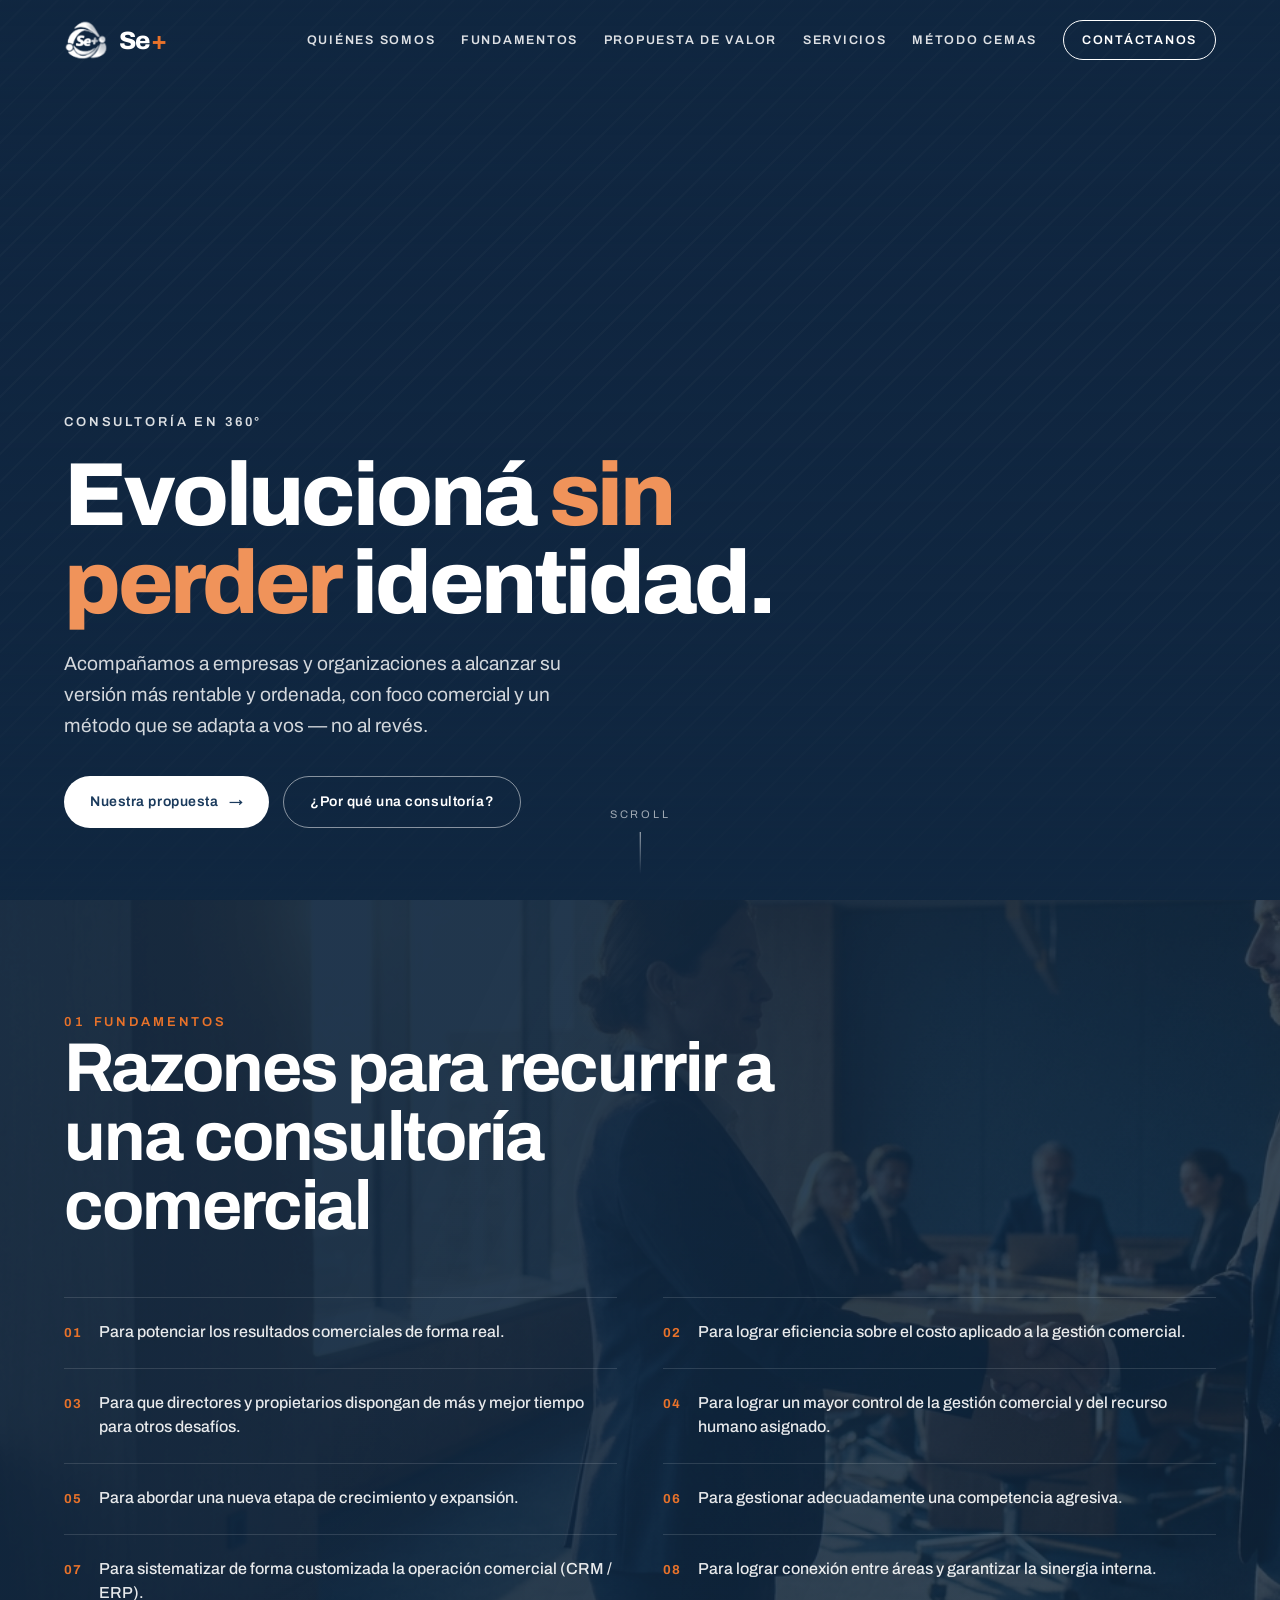
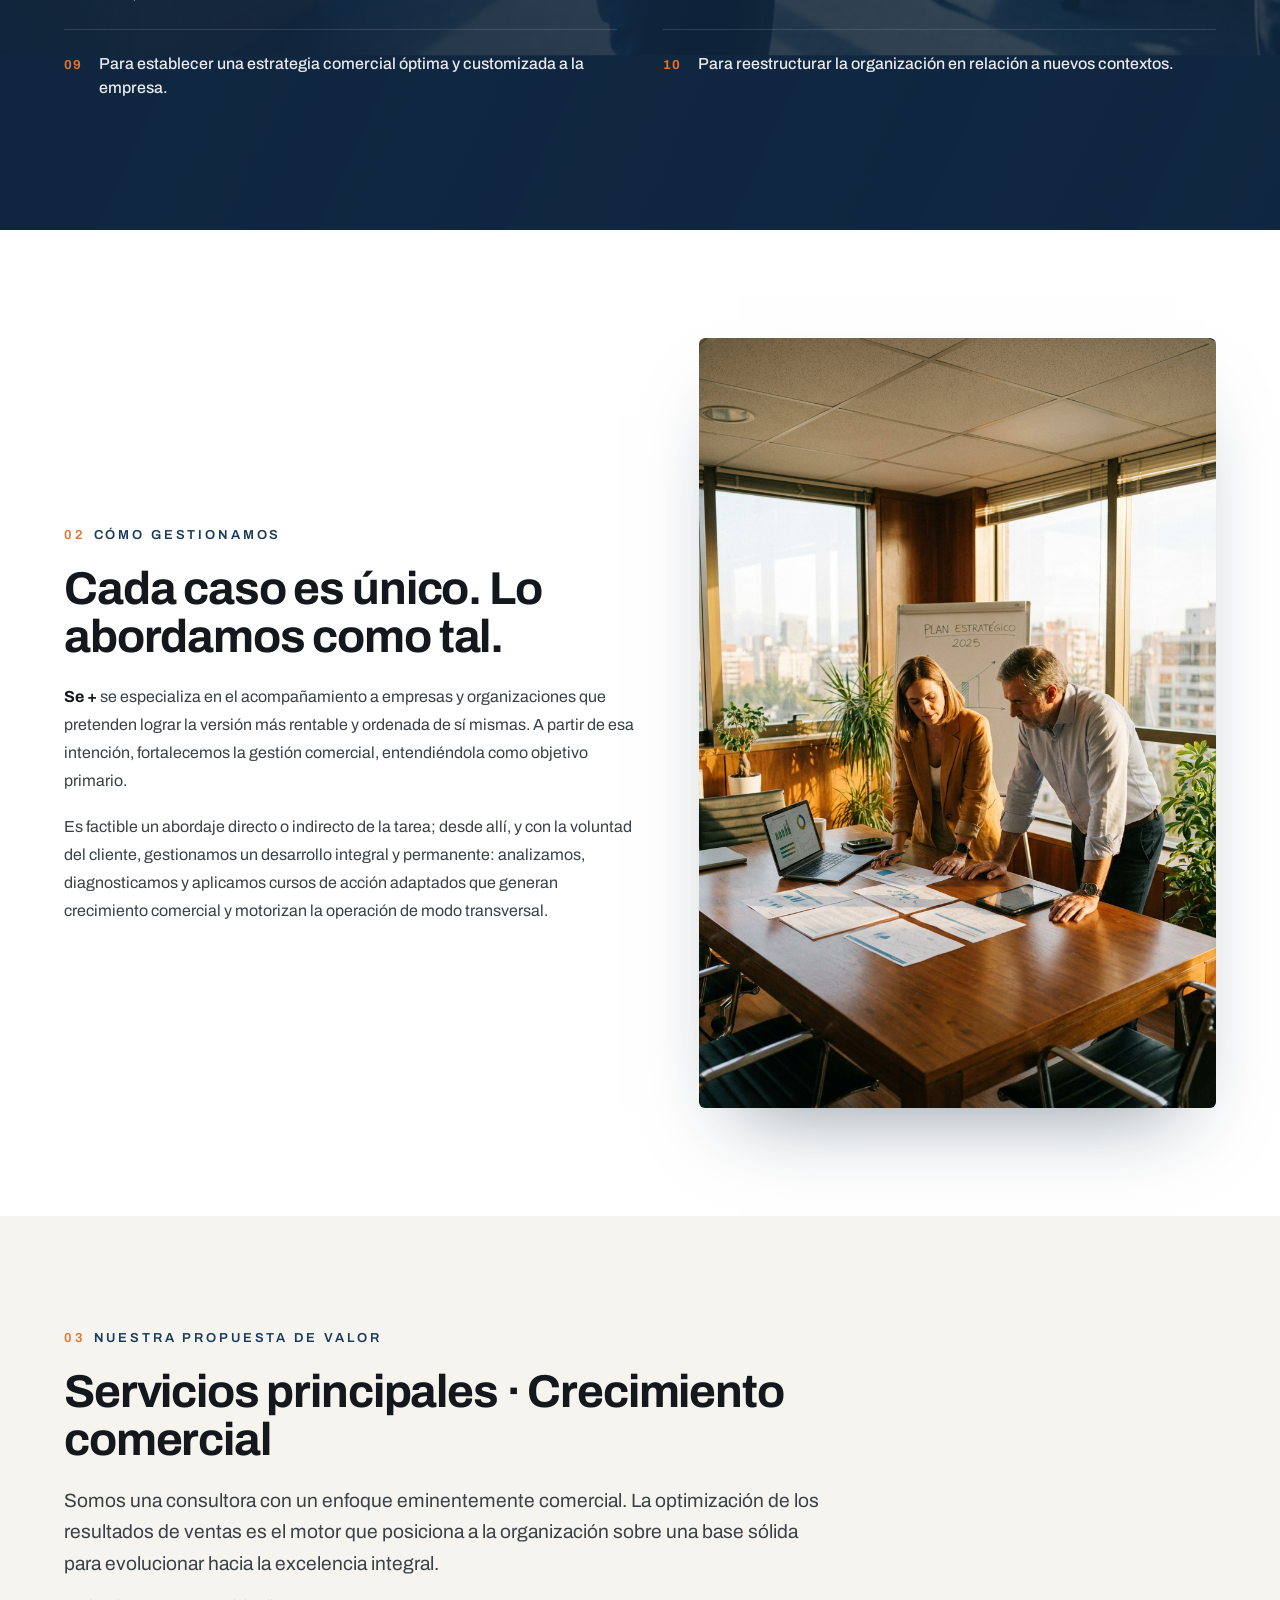
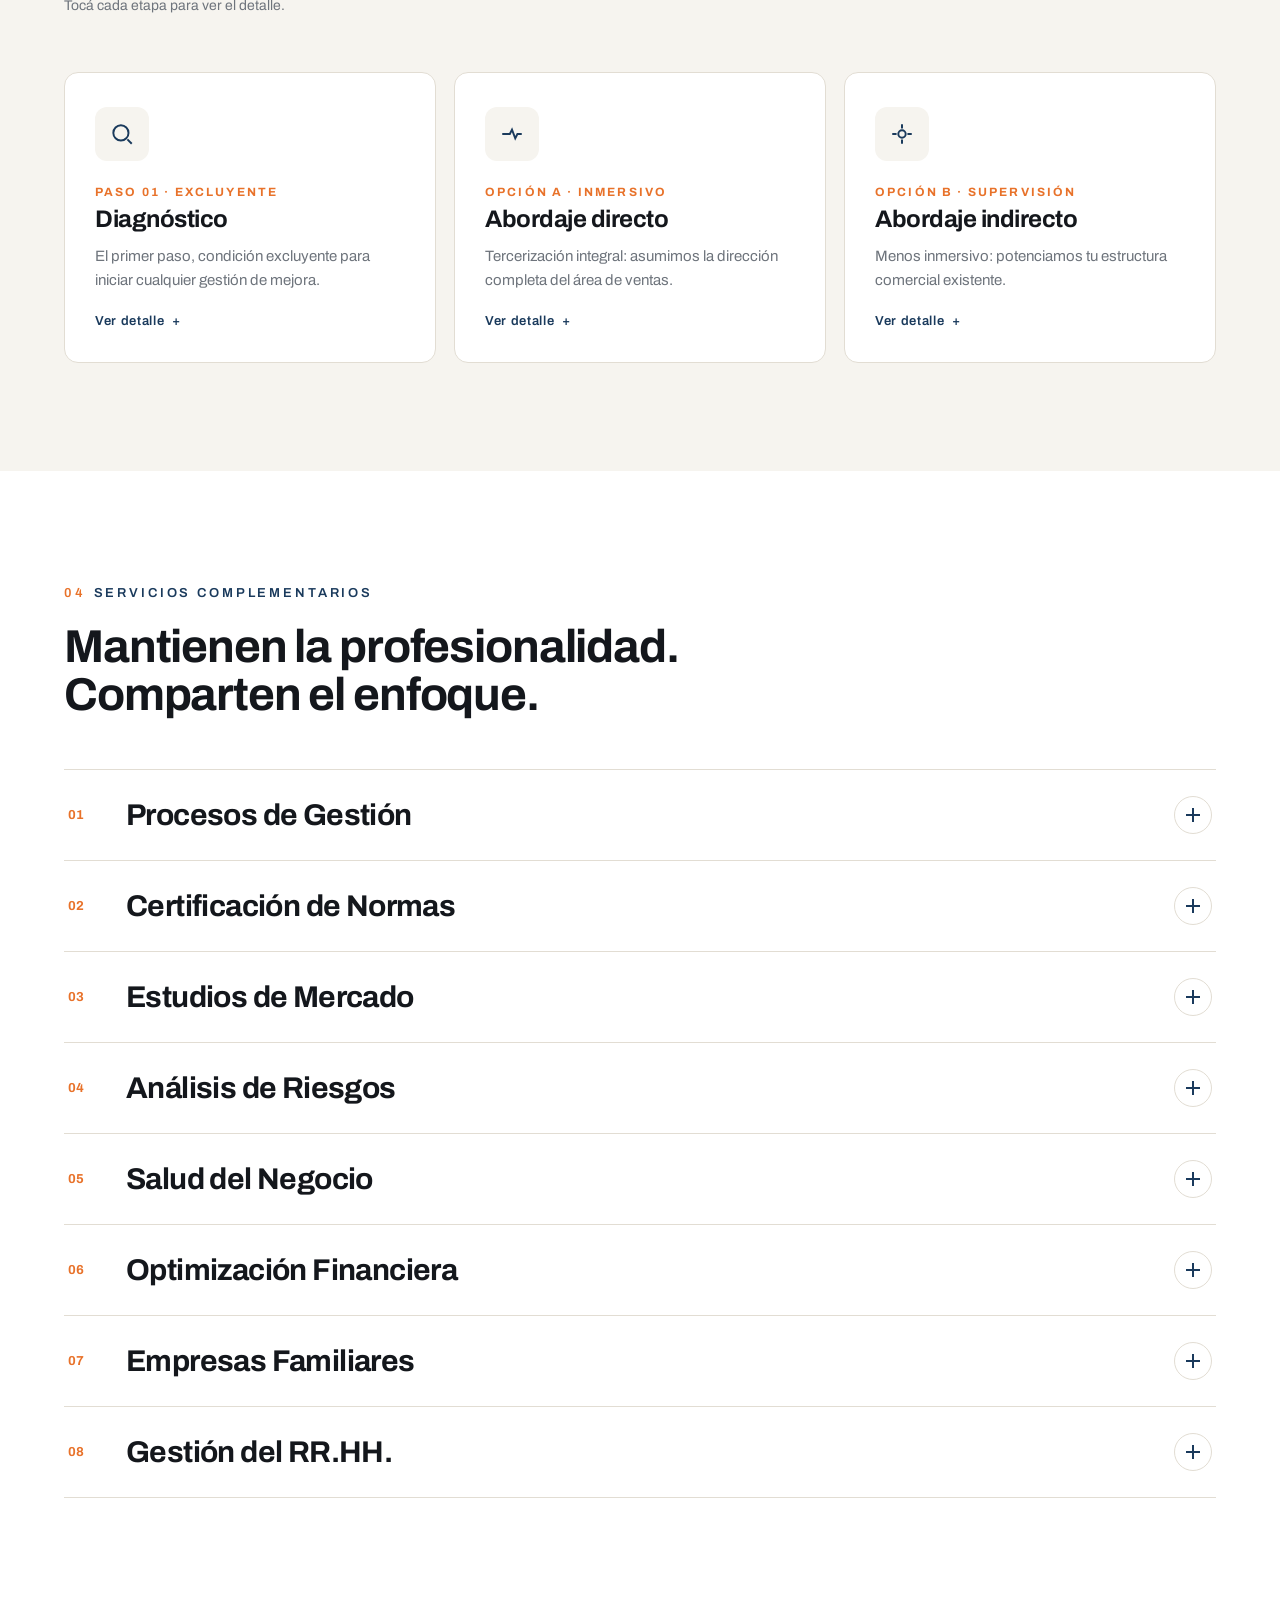
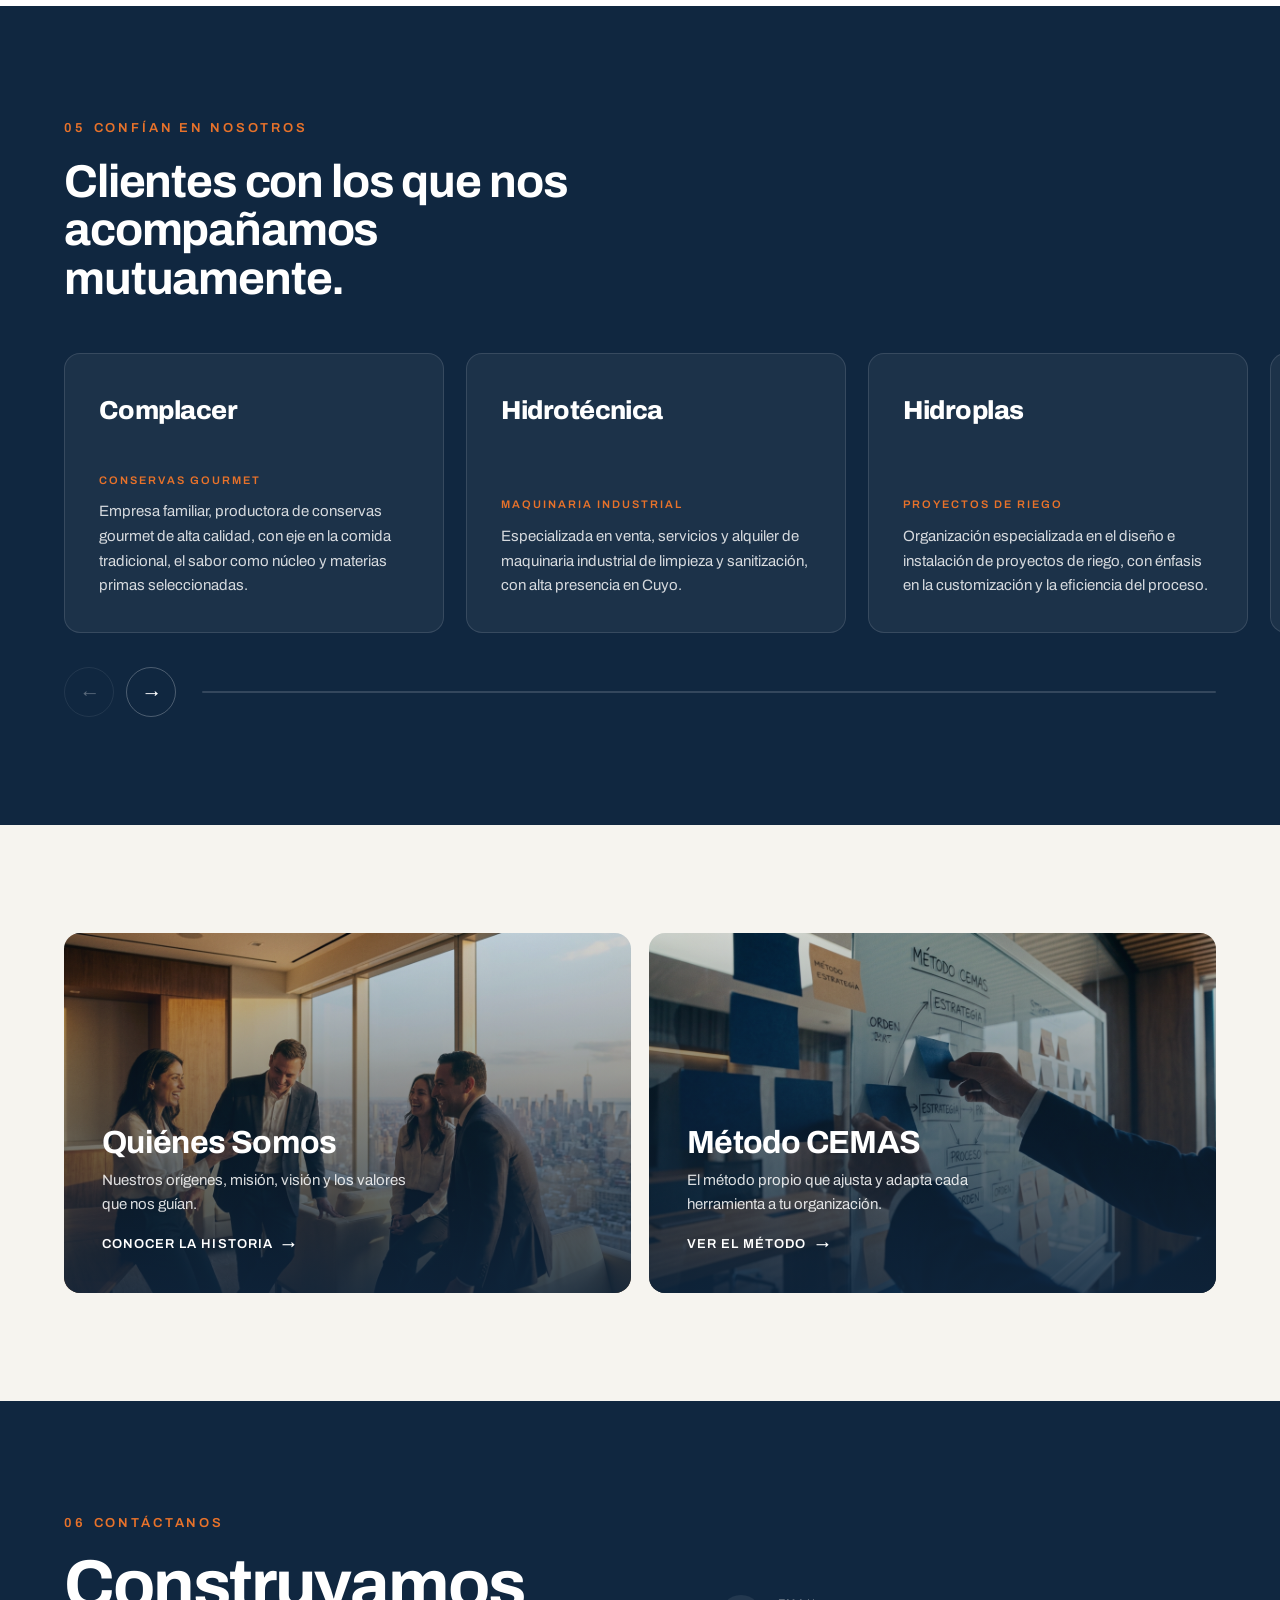
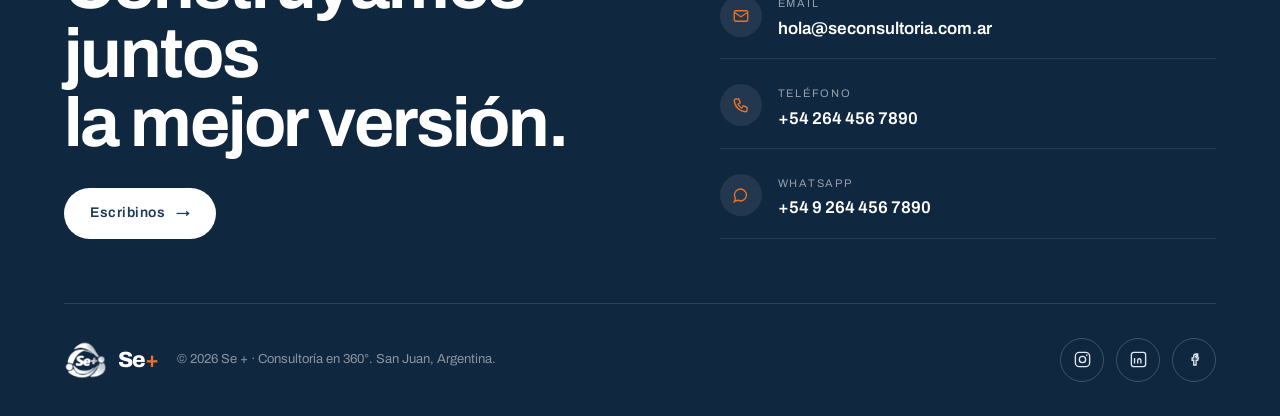
==== index.html @ 709ce649 "Initial Semas landing" ====
<!DOCTYPE html>
<html lang="es">
<head>
<meta charset="UTF-8" />
<meta name="viewport" content="width=device-width, initial-scale=1.0" />
<title>Se + · Consultoría en 360°</title>
<link rel="stylesheet" href="assets/styles.css" />
<style>
/* ============ HERO ============ */
.hero{ position:relative; height:100svh; min-height:620px; display:flex; align-items:flex-end; overflow:hidden; color:#fff; }
.hero__media{ position:absolute; inset:0; background:var(--navy-deep); z-index:0; }
.hero__video{ position:absolute; inset:0; width:100%; height:100%; object-fit:cover; z-index:1; }
.hero__media::after{ /* navy tint + subtle texture sobre el video */
  content:""; position:absolute; inset:0; z-index:2;
  background-color:rgba(16,39,64,.28);
  background-image:repeating-linear-gradient(135deg, rgba(255,255,255,.025) 0 2px, transparent 2px 20px);
}
.hero__orb{ position:absolute; border-radius:50%; filter:blur(60px); opacity:.55; z-index:1; mix-blend-mode:screen; }
.orb1{ width:60vw; height:60vw; background:radial-gradient(circle,#2d5a85,transparent 65%); top:-18vw; left:-12vw; animation:drift1 22s var(--ease) infinite alternate; }
.orb2{ width:48vw; height:48vw; background:radial-gradient(circle,#3e76a8,transparent 62%); bottom:-16vw; right:-8vw; animation:drift2 27s var(--ease) infinite alternate; }
.orb3{ width:30vw; height:30vw; background:radial-gradient(circle,#E8722A,transparent 60%); top:32%; right:24%; opacity:.32; animation:drift3 19s var(--ease) infinite alternate; }
@keyframes drift1{ to{ transform:translate(10vw,8vw) scale(1.15); } }
@keyframes drift2{ to{ transform:translate(-9vw,-6vw) scale(1.1); } }
@keyframes drift3{ to{ transform:translate(-6vw,5vw) scale(1.25); } }
.hero__grad{ position:absolute; inset:0; z-index:3; background:linear-gradient(180deg, rgba(16,39,64,.55) 0%, rgba(16,39,64,.05) 32%, rgba(16,39,64,.35) 70%, rgba(16,39,64,.9) 100%); }
.hero__vidtag{ position:absolute; bottom:34px; right:var(--pad); z-index:4; max-width:300px; }
.hero__vidtag .ph__tag{ text-align:left; }
@media (max-width:920px){ .hero__vidtag{ display:none; } }
.hero__inner{ position:relative; z-index:6; width:100%; padding-bottom:clamp(48px,8vh,110px); }
.hero h1{ max-width:16ch; margin:18px 0 0; }
.hero h1 em{ font-style:normal; color:var(--gold-soft); }
.hero__sub{ max-width:46ch; margin-top:22px; font-size:clamp(17px,1.5vw,21px); color:rgba(255,255,255,.82); line-height:1.6; }
.hero__cta{ display:flex; gap:14px; flex-wrap:wrap; margin-top:34px; }
.hero__scroll{ position:absolute; bottom:26px; left:50%; transform:translateX(-50%); z-index:6; display:flex; flex-direction:column; align-items:center; gap:8px; font-size:11px; letter-spacing:.25em; text-transform:uppercase; color:rgba(255,255,255,.6); }
.hero__scroll .line{ width:1px; height:42px; background:linear-gradient(rgba(255,255,255,.7),transparent); animation:scrolly 2.2s var(--ease) infinite; transform-origin:top; }
@keyframes scrolly{ 0%{ transform:scaleY(0); } 40%{ transform:scaleY(1);} 100%{ transform:scaleY(0); transform-origin:bottom; } }

/* ============ Generic section ============ */
.section{ padding:clamp(80px,12vh,150px) 0; position:relative; }
.section__head{ max-width:760px; }
.section__head .lead{ margin-top:20px; }

/* ============ FUNDAMENTOS (dark, full-bleed) ============ */
.fund{ background:var(--navy-deep); color:#fff; position:relative; overflow:hidden; }
.fund__bg{ position:absolute; inset:0; z-index:0; }
.fund__bg img{ width:100%; height:100%; object-fit:cover; }
.fund::before{ content:""; position:absolute; inset:0; z-index:1; background:linear-gradient(115deg, rgba(16,39,64,.93) 30%, rgba(16,39,64,.78) 100%); }
.fund .wrap{ position:relative; z-index:2; }
.fund .eyebrow{ color:var(--gold); }
.fund h2{ color:#fff; max-width:18ch; }
.fund__grid{ display:grid; grid-template-columns:repeat(2,1fr); gap:2px 46px; margin-top:56px; }
.reason{ display:grid; grid-template-columns:auto 1fr; gap:18px; padding:22px 0; border-top:1px solid rgba(255,255,255,.13); align-items:start; }
.reason__n{ font-size:13px; font-weight:700; color:var(--gold); font-variant-numeric:tabular-nums; padding-top:3px; letter-spacing:.05em; }
.reason__t{ font-size:clamp(16px,1.25vw,19px); color:rgba(255,255,255,.9); line-height:1.5; font-weight:500; }
@media (max-width:760px){ .fund__grid{ grid-template-columns:1fr; gap:0; } }

/* ============ CÓMO GESTIONAMOS (split) ============ */
.gestion{ background:var(--white); }
.split{ display:grid; grid-template-columns:1.05fr .95fr; gap:clamp(34px,5vw,80px); align-items:center; }
.split__media{ position:relative; }
.split__media .ph{ width:100%; aspect-ratio:4/5; border-radius:4px; }
.split__media img{ width:100%; height:auto; border-radius:6px; display:block; box-shadow:0 40px 80px -40px rgba(16,39,64,.5); }
.split__media.tall .ph{ aspect-ratio:3/4; }
.gestion .float-num{ position:absolute; right:-10px; bottom:-26px; font-size:clamp(80px,12vw,180px); font-weight:800; color:var(--cream-2); letter-spacing:-.05em; z-index:-1; line-height:.8; }
@media (max-width:860px){ .split{ grid-template-columns:1fr; } .split--rev .split__media{ order:-1; } }

/* ============ PROPUESTA DE VALOR (cards expandibles) ============ */
.value{ background:var(--cream); }
.pillars{ display:grid; grid-template-columns:repeat(3,1fr); gap:18px; margin-top:54px; }
.pillar{
  background:var(--white); border:1px solid var(--line); border-radius:14px; padding:34px 30px;
  text-align:left; transition:.45s var(--ease); position:relative; overflow:hidden; display:flex; flex-direction:column;
}
.pillar:hover{ transform:translateY(-6px); box-shadow:0 30px 60px -34px rgba(16,39,64,.4); border-color:transparent; }
.pillar__ico{ width:54px; height:54px; border-radius:12px; background:var(--cream); display:flex; align-items:center; justify-content:center; color:var(--navy); margin-bottom:24px; transition:.45s var(--ease); }
.pillar:hover .pillar__ico{ background:var(--navy); color:#fff; }
.pillar.active .pillar__ico{ background:var(--gold); color:#fff; }
.pillar__ico svg{ width:26px; height:26px; }
.pillar__step{ font-size:12px; font-weight:700; letter-spacing:.18em; text-transform:uppercase; color:var(--gold); }
.pillar h3{ font-size:24px; margin:8px 0 12px; }
.pillar__excerpt{ font-size:15px; color:var(--muted); line-height:1.6; }
.pillar__more{ margin-top:22px; display:inline-flex; align-items:center; gap:8px; font-size:13px; font-weight:600; letter-spacing:.05em; color:var(--navy); }
.pillar__more .ico{ transition:transform .4s var(--ease); }
.pillar.active .pillar__more .ico{ transform:rotate(45deg); }
.pillar__panel{ display:grid; grid-template-rows:0fr; transition:grid-template-rows .55s var(--ease); }
.pillar.active .pillar__panel{ grid-template-rows:1fr; }
.pillar__panel > div{ overflow:hidden; }
.pillar__panel p{ font-size:15px; line-height:1.7; color:var(--ink-soft); padding-top:20px; margin-top:20px; border-top:1px solid var(--line); }
.pillar__panel .note{ display:block; margin-top:14px; font-size:13px; color:var(--muted); font-style:italic; }
@media (max-width:860px){ .pillars{ grid-template-columns:1fr; } }

/* ============ SERVICIOS COMPLEMENTARIOS (acordeón) ============ */
.compl{ background:var(--white); }
.acc{ margin-top:50px; border-top:1px solid var(--line); }
.acc__item{ border-bottom:1px solid var(--line); }
.acc__head{ width:100%; display:flex; align-items:center; gap:24px; padding:26px 4px; text-align:left; transition:.3s; }
.acc__head:hover{ padding-left:14px; }
.acc__n{ font-size:13px; font-weight:700; color:var(--gold); font-variant-numeric:tabular-nums; width:34px; flex:none; }
.acc__t{ flex:1; font-size:clamp(20px,2.4vw,30px); font-weight:700; letter-spacing:-.02em; transition:color .3s; }
.acc__item.open .acc__t{ color:var(--navy); }
.acc__plus{ width:38px; height:38px; flex:none; border-radius:50%; border:1.5px solid var(--line); display:flex; align-items:center; justify-content:center; position:relative; transition:.4s var(--ease); }
.acc__item.open .acc__plus{ background:var(--navy); border-color:var(--navy); }
.acc__plus::before,.acc__plus::after{ content:""; position:absolute; background:var(--navy); transition:.4s var(--ease); }
.acc__plus::before{ width:14px; height:2px; } .acc__plus::after{ width:2px; height:14px; }
.acc__item.open .acc__plus::before,.acc__item.open .acc__plus::after{ background:#fff; }
.acc__item.open .acc__plus::after{ transform:rotate(90deg); opacity:0; }
.acc__panel{ display:grid; grid-template-rows:0fr; transition:grid-template-rows .5s var(--ease); }
.acc__item.open .acc__panel{ grid-template-rows:1fr; }
.acc__panel > div{ overflow:hidden; }
.acc__panel p{ max-width:70ch; padding:0 0 30px 58px; font-size:16px; line-height:1.75; color:var(--ink-soft); }
@media (max-width:600px){ .acc__panel p{ padding-left:0; } }

/* ============ CLIENTES (carrusel) ============ */
.clients{ background:var(--navy-deep); color:#fff; overflow:hidden; }
.clients .eyebrow{ color:var(--gold); }
.clients h2{ color:#fff; }
.carousel{ margin-top:50px; position:relative; }
.carousel__track{ display:flex; gap:22px; transition:transform .7s var(--ease); }
.cli-card{ flex:0 0 clamp(280px,33%,420px); background:rgba(255,255,255,.05); border:1px solid rgba(255,255,255,.12); border-radius:16px; padding:34px; min-height:280px; display:flex; flex-direction:column; }
.cli-card__logo{ height:46px; display:flex; align-items:center; margin-bottom:auto; }
.cli-card__logo .name{ font-size:26px; font-weight:800; letter-spacing:-.02em; color:#fff; }
.cli-card__tag{ font-size:11px; font-weight:600; letter-spacing:.18em; text-transform:uppercase; color:var(--gold); margin:24px 0 10px; }
.cli-card__desc{ font-size:15px; line-height:1.65; color:rgba(255,255,255,.82); }
.carousel__nav{ display:flex; gap:12px; margin-top:34px; align-items:center; }
.carousel__btn{ width:50px; height:50px; border-radius:50%; border:1.5px solid rgba(255,255,255,.25); color:#fff; display:flex; align-items:center; justify-content:center; transition:.3s; }
.carousel__btn:hover{ background:#fff; color:var(--navy); border-color:#fff; }
.carousel__btn:disabled{ opacity:.3; cursor:not-allowed; }
.carousel__prog{ flex:1; height:2px; background:rgba(255,255,255,.15); margin-left:14px; position:relative; border-radius:2px; }
.carousel__prog i{ position:absolute; left:0; top:0; height:100%; background:var(--gold); border-radius:2px; transition:.5s var(--ease); }

/* ============ Teasers a subpáginas ============ */
.teasers{ background:var(--cream); }
.teaser-grid{ display:grid; grid-template-columns:1fr 1fr; gap:18px; }
.teaser{ position:relative; border-radius:16px; overflow:hidden; min-height:360px; display:flex; align-items:flex-end; color:#fff; padding:38px; transition:.5s var(--ease); }
.teaser .ph{ position:absolute; inset:0; z-index:0; }
.teaser img{ position:absolute; inset:0; width:100%; height:100%; object-fit:cover; z-index:0; transition:transform .6s var(--ease); }
.teaser:hover img{ transform:scale(1.05); }
.teaser::after{ content:""; position:absolute; inset:0; z-index:1; background:linear-gradient(180deg,rgba(16,39,64,.15),rgba(16,39,64,.85)); }
.teaser__body{ position:relative; z-index:2; }
.teaser h3{ font-size:32px; margin-bottom:8px; }
.teaser p{ font-size:15px; color:rgba(255,255,255,.85); max-width:34ch; }
.teaser .go{ display:inline-flex; align-items:center; gap:9px; margin-top:18px; font-size:13px; font-weight:600; letter-spacing:.08em; text-transform:uppercase; }
.teaser:hover{ transform:translateY(-5px); }
.teaser:hover .go .arr{ transform:translateX(5px); }
.teaser .go .arr{ transition:transform .4s var(--ease); }
@media (max-width:760px){ .teaser-grid{ grid-template-columns:1fr; } }

/* ============ CONTACTO / FOOTER ============ */
.contact{ background:var(--navy-deep); color:#fff; padding:clamp(80px,12vh,140px) 0 0; }
.contact h2{ color:#fff; }
.contact__top{ display:grid; grid-template-columns:1.2fr 1fr; gap:60px; align-items:end; padding-bottom:64px; border-bottom:1px solid rgba(255,255,255,.12); }
.contact__methods{ display:flex; flex-direction:column; gap:4px; }
.cmethod{ display:flex; align-items:center; gap:16px; padding:16px 0; border-bottom:1px solid rgba(255,255,255,.1); transition:.3s; }
.cmethod:hover{ padding-left:8px; }
.cmethod .ico{ width:42px; height:42px; flex:none; border-radius:50%; background:rgba(255,255,255,.08); display:flex; align-items:center; justify-content:center; color:var(--gold); }
.cmethod .lbl{ font-size:11px; letter-spacing:.16em; text-transform:uppercase; color:rgba(255,255,255,.55); }
.cmethod .val{ font-size:17px; font-weight:600; }
.contact__bottom{ display:flex; justify-content:space-between; align-items:center; gap:24px; padding:34px 0; flex-wrap:wrap; }
.social{ display:flex; gap:12px; }
.social a{ width:44px; height:44px; border-radius:50%; border:1px solid rgba(255,255,255,.2); display:flex; align-items:center; justify-content:center; transition:.3s; }
.social a:hover{ background:#fff; color:var(--navy); border-color:#fff; }
.contact__brand{ display:flex; align-items:center; gap:18px; flex-wrap:wrap; }
.copy{ font-size:13px; color:rgba(255,255,255,.5); }
@media (max-width:760px){ .contact__top{ grid-template-columns:1fr; gap:40px; } }
</style>
</head>
<body>

<!-- ===================== NAV ===================== -->
<header class="nav" id="nav">
  <a href="index.html" class="nav__logo" aria-label="Se + inicio">
    <span class="nav__mark">
      <img src="assets/logomark-white.png" class="logo-white" alt="" />
      <img src="assets/logomark-color.png" class="logo-color" alt="" />
    </span>
    <span class="nav__word">Se<b>+</b></span>
  </a>
  <nav class="nav__menu" id="menu">
    <a class="nav__link" href="quienes-somos.html">Quiénes Somos</a>
    <a class="nav__link" href="#fundamentos">Fundamentos</a>
    <a class="nav__link" href="#propuesta">Propuesta de Valor</a>
    <a class="nav__link" href="#servicios">Servicios</a>
    <a class="nav__link" href="metodo-cemas.html">Método CEMAS</a>
    <a class="nav__link cta" href="#contacto">Contáctanos</a>
  </nav>
  <button class="nav__burger" id="burger" aria-label="Menú"><span></span></button>
</header>

<!-- ===================== HERO ===================== -->
<section class="hero" data-screen-label="Hero">
  <div class="hero__media">
    <video class="hero__video" autoplay muted loop playsinline preload="auto" aria-hidden="true">
      <source src="assets/hero.mp4" type="video/mp4" />
    </video>
  </div>
  <div class="hero__grad"></div>

  <div class="hero__inner wrap">
    <span class="eyebrow" style="color:#fff;opacity:.85" data-reveal>Consultoría en 360°</span>
    <h1 class="display" data-reveal data-d="1">Evolucioná <em>sin perder</em> identidad.</h1>
    <p class="hero__sub" data-reveal data-d="2">
      Acompañamos a empresas y organizaciones a alcanzar su versión más rentable y ordenada,
      con foco comercial y un método que se adapta a vos — no al revés.
    </p>
    <div class="hero__cta" data-reveal data-d="3">
      <a href="#propuesta" class="btn btn--light">Nuestra propuesta <span class="arr">→</span></a>
      <a href="#fundamentos" class="btn" style="border:1.5px solid rgba(255,255,255,.5);color:#fff;">¿Por qué una consultoría?</a>
    </div>
  </div>

  <div class="hero__scroll"><span>Scroll</span><span class="line"></span></div>
</section>

<!-- ===================== FUNDAMENTOS ===================== -->
<section class="section fund" id="fundamentos" data-screen-label="Fundamentos">
  <div class="fund__bg" data-parallax="0.12">
    <img src="assets/fundamentos.png" alt="Apretón de manos entre dos profesionales en una reunión corporativa" />
  </div>
  <div class="wrap">
    <span class="eyebrow" data-reveal><span class="num">01</span>Fundamentos</span>
    <h2 class="h-xl" data-reveal data-d="1">Razones para recurrir a una consultoría comercial</h2>
    <div class="fund__grid">
      <div class="reason" data-reveal data-d="1"><span class="reason__n">01</span><span class="reason__t">Para potenciar los resultados comerciales de forma real.</span></div>
      <div class="reason" data-reveal data-d="1"><span class="reason__n">02</span><span class="reason__t">Para lograr eficiencia sobre el costo aplicado a la gestión comercial.</span></div>
      <div class="reason" data-reveal data-d="2"><span class="reason__n">03</span><span class="reason__t">Para que directores y propietarios dispongan de más y mejor tiempo para otros desafíos.</span></div>
      <div class="reason" data-reveal data-d="2"><span class="reason__n">04</span><span class="reason__t">Para lograr un mayor control de la gestión comercial y del recurso humano asignado.</span></div>
      <div class="reason" data-reveal data-d="3"><span class="reason__n">05</span><span class="reason__t">Para abordar una nueva etapa de crecimiento y expansión.</span></div>
      <div class="reason" data-reveal data-d="3"><span class="reason__n">06</span><span class="reason__t">Para gestionar adecuadamente una competencia agresiva.</span></div>
      <div class="reason" data-reveal data-d="4"><span class="reason__n">07</span><span class="reason__t">Para sistematizar de forma customizada la operación comercial (CRM / ERP).</span></div>
      <div class="reason" data-reveal data-d="4"><span class="reason__n">08</span><span class="reason__t">Para lograr conexión entre áreas y garantizar la sinergia interna.</span></div>
      <div class="reason" data-reveal data-d="5"><span class="reason__n">09</span><span class="reason__t">Para establecer una estrategia comercial óptima y customizada a la empresa.</span></div>
      <div class="reason" data-reveal data-d="5"><span class="reason__n">10</span><span class="reason__t">Para reestructurar la organización en relación a nuevos contextos.</span></div>
    </div>
  </div>
</section>

<!-- ===================== CÓMO GESTIONAMOS ===================== -->
<section class="section gestion" id="gestion" data-screen-label="Cómo gestionamos">
  <div class="wrap split split--rev">
    <div>
      <span class="eyebrow" data-reveal><span class="num">02</span>Cómo gestionamos</span>
      <h2 class="h-lg" data-reveal data-d="1" style="margin-top:18px;">Cada caso es único. Lo abordamos como tal.</h2>
      <p class="body" data-reveal data-d="2" style="margin-top:22px;">
        <b style="color:var(--ink)">Se +</b> se especializa en el acompañamiento a empresas y organizaciones
        que pretenden lograr la versión más rentable y ordenada de sí mismas. A partir de esa intención,
        fortalecemos la gestión comercial, entendiéndola como objetivo primario.
      </p>
      <p class="body" data-reveal data-d="3" style="margin-top:18px;">
        Es factible un abordaje directo o indirecto de la tarea; desde allí, y con la voluntad del cliente,
        gestionamos un desarrollo integral y permanente: analizamos, diagnosticamos y aplicamos
        cursos de acción adaptados que generan crecimiento comercial y motorizan la operación de modo transversal.
      </p>
    </div>
    <div class="split__media tall" data-reveal data-d="2">
      <img src="assets/gestion.png" alt="Consultora y cliente revisando un plan estratégico en una oficina con vista a la ciudad" />
      <span class="float-num">02</span>
    </div>
  </div>
</section>

<!-- ===================== PROPUESTA DE VALOR ===================== -->
<section class="section value" id="propuesta" data-screen-label="Propuesta de valor">
  <div class="wrap">
    <div class="section__head">
      <span class="eyebrow" data-reveal><span class="num">03</span>Nuestra propuesta de valor</span>
      <h2 class="h-lg" data-reveal data-d="1" style="margin-top:18px;">Servicios principales · Crecimiento comercial</h2>
      <p class="lead" data-reveal data-d="2">
        Somos una consultora con un enfoque eminentemente comercial. La optimización de los resultados de ventas
        es el motor que posiciona a la organización sobre una base sólida para evolucionar hacia la excelencia integral.
      </p>
      <p class="body" data-reveal data-d="3" style="margin-top:14px;color:var(--muted);font-size:14px;">Tocá cada etapa para ver el detalle.</p>
    </div>

    <div class="pillars">
      <button class="pillar" data-pillar data-reveal data-d="1">
        <div class="pillar__ico"><svg viewBox="0 0 24 24" fill="none" stroke="currentColor" stroke-width="1.8"><circle cx="11" cy="11" r="7"/><path d="M21 21l-4-4"/></svg></div>
        <span class="pillar__step">Paso 01 · Excluyente</span>
        <h3>Diagnóstico</h3>
        <p class="pillar__excerpt">El primer paso, condición excluyente para iniciar cualquier gestión de mejora.</p>
        <div class="pillar__panel"><div><p>
          La confección y presentación de un diagnóstico profundo y consciente es condición excluyente para iniciar
          cualquier gestión de mejora. Permite determinar a ciencia cierta dónde estamos, con qué contamos, cuáles son
          las zonas de dolor crítico y hacia dónde queremos dirigirnos. El análisis puede aplicarse a la organización
          en su totalidad o circunscribirse a un área específica. Desde aquí, el cliente puede volcarse hacia el
          régimen directo o indirecto.
        </p></div></div>
        <span class="pillar__more">Ver detalle <span class="ico">+</span></span>
      </button>

      <button class="pillar" data-pillar data-reveal data-d="2">
        <div class="pillar__ico"><svg viewBox="0 0 24 24" fill="none" stroke="currentColor" stroke-width="1.8"><path d="M3 12h7l2-4 3 8 2-4h4"/></svg></div>
        <span class="pillar__step">Opción A · Inmersivo</span>
        <h3>Abordaje directo</h3>
        <p class="pillar__excerpt">Tercerización integral: asumimos la dirección completa del área de ventas.</p>
        <div class="pillar__panel"><div><p>
          Implica la tercerización del departamento comercial. <b>Se +</b> asume la dirección integral del área de
          ventas, haciéndonos responsables de la gestión y de todo lo que ello implica, con el staff de la organización
          o armando un equipo. Acordamos objetivos, definimos indicadores y cadencia de presentaciones, implementamos
          KPIs y un dashboard de control y procesos. Incluye capacitación y acompañamiento en campo, análisis de mercado
          y cartera, segmentación, estrategia comercial, plan de negocios y análisis de costos.
          <span class="note">Convenio de locación de servicio por un período no menor a 8 meses; luego la organización puede conservar la estructura o continuar tercerizándola.</span>
        </p></div></div>
        <span class="pillar__more">Ver detalle <span class="ico">+</span></span>
      </button>

      <button class="pillar" data-pillar data-reveal data-d="3">
        <div class="pillar__ico"><svg viewBox="0 0 24 24" fill="none" stroke="currentColor" stroke-width="1.8"><path d="M12 3v4M12 17v4M3 12h4M17 12h4"/><circle cx="12" cy="12" r="3.4"/></svg></div>
        <span class="pillar__step">Opción B · Supervisión</span>
        <h3>Abordaje indirecto</h3>
        <p class="pillar__excerpt">Menos inmersivo: potenciamos tu estructura comercial existente.</p>
        <div class="pillar__panel"><div><p>
          Un abordaje menos inmersivo: operamos sobre una estructura comercial existente, armando un plan de capacitación
          y acompañamiento, otorgando herramientas nuevas y maximizando las existentes. Diseñamos un plan de objetivos
          concreto, con talleres por herramienta, KPIs customizados, segmentación y estudios sectorizados del mercado,
          y sugerencias de gestión — todo como agentes externos y supervisores del proceso, no como responsables directos.
          Puede incluir elección y seguimiento de CRM de ser requerido.
        </p></div></div>
        <span class="pillar__more">Ver detalle <span class="ico">+</span></span>
      </button>
    </div>
  </div>
</section>

<!-- ===================== SERVICIOS COMPLEMENTARIOS ===================== -->
<section class="section compl" id="servicios" data-screen-label="Servicios complementarios">
  <div class="wrap">
    <div class="section__head">
      <span class="eyebrow" data-reveal><span class="num">04</span>Servicios complementarios</span>
      <h2 class="h-lg" data-reveal data-d="1" style="margin-top:18px;">Mantienen la profesionalidad. Comparten el enfoque.</h2>
    </div>

    <div class="acc" id="acc">
      <div class="acc__item" data-reveal>
        <button class="acc__head"><span class="acc__n">01</span><span class="acc__t">Procesos de Gestión</span><span class="acc__plus"></span></button>
        <div class="acc__panel"><div><p>Mejoramos los procesos existentes para alcanzar altos niveles de eficacia y eficiencia, o bien creamos, diseñamos e implementamos nuevos procesos a la medida de la organización.</p></div></div>
      </div>
      <div class="acc__item" data-reveal>
        <button class="acc__head"><span class="acc__n">02</span><span class="acc__t">Certificación de Normas</span><span class="acc__plus"></span></button>
        <div class="acc__panel"><div><p>Prestamos cercano acompañamiento en la certificación de diversas normas. Guiamos y asesoramos para allanar el camino y alcanzar el éxito en ese desafío.</p></div></div>
      </div>
      <div class="acc__item" data-reveal>
        <button class="acc__head"><span class="acc__n">03</span><span class="acc__t">Estudios de Mercado</span><span class="acc__plus"></span></button>
        <div class="acc__panel"><div><p>Conocer con certeza en qué mercado se trabaja: segmento, público objetivo, hábitos de consumo, sesgos conductuales y porcentaje de mercado, entre otras variables de altísima importancia. Damos respuesta a cada una de estas inquietudes.</p></div></div>
      </div>
      <div class="acc__item" data-reveal>
        <button class="acc__head"><span class="acc__n">04</span><span class="acc__t">Análisis de Riesgos</span><span class="acc__plus"></span></button>
        <div class="acc__panel"><div><p>Ante un escenario fluctuante, con variables oscilantes y poco previsibles, y la creciente necesidad de reinventarse, es preciso conocer los riesgos y cómo abordarlos antes de que apremien.</p></div></div>
      </div>
      <div class="acc__item" data-reveal>
        <button class="acc__head"><span class="acc__n">05</span><span class="acc__t">Salud del Negocio</span><span class="acc__plus"></span></button>
        <div class="acc__panel"><div><p>Conocer objetivamente la eficiencia y la salud del negocio como un todo o en cada una de sus partes. Diseñamos e implementamos un tablero de control y medición totalmente customizado que elimina subjetividades.</p></div></div>
      </div>
      <div class="acc__item" data-reveal>
        <button class="acc__head"><span class="acc__n">06</span><span class="acc__t">Optimización Financiera</span><span class="acc__plus"></span></button>
        <div class="acc__panel"><div><p>Profesionalización de la gestión financiera, otorgando eficiencia a los recursos y facilitando la toma de decisiones orientada a la mejora de costos.</p></div></div>
      </div>
      <div class="acc__item" data-reveal>
        <button class="acc__head"><span class="acc__n">07</span><span class="acc__t">Empresas Familiares</span><span class="acc__plus"></span></button>
        <div class="acc__panel"><div><p>Estas estructuras cuentan con componentes elevados de emocionalidad en su gestión diaria. Trabajamos para lograr un funcionamiento armonioso y planificamos dentro de ese contexto para garantizar la vida útil de la empresa, sin afectar las relaciones intrafamiliares.</p></div></div>
      </div>
      <div class="acc__item" data-reveal>
        <button class="acc__head"><span class="acc__n">08</span><span class="acc__t">Gestión del RR.HH.</span><span class="acc__plus"></span></button>
        <div class="acc__panel"><div><p>El modo en que las personas se comportan, se motivan y se gestionan es tan relevante como el diseño y monitoreo de los indicadores comerciales. Lo gestionamos en forma directa; además analizamos, buscamos y seleccionamos talento, bajo el paraguas del cumplimiento de los objetivos planteados.</p></div></div>
      </div>
    </div>
  </div>
</section>

<!-- ===================== CLIENTES (carrusel) ===================== -->
<section class="section clients" id="clientes" data-screen-label="Confían en nosotros">
  <div class="wrap">
    <span class="eyebrow" data-reveal><span class="num">05</span>Confían en nosotros</span>
    <h2 class="h-lg" data-reveal data-d="1" style="margin-top:18px;max-width:20ch;">Clientes con los que nos acompañamos mutuamente.</h2>

    <div class="carousel" data-reveal data-d="2">
      <div class="carousel__track" id="track">
        <article class="cli-card"><div class="cli-card__logo"><span class="name">Complacer</span></div><span class="cli-card__tag">Conservas gourmet</span><p class="cli-card__desc">Empresa familiar, productora de conservas gourmet de alta calidad, con eje en la comida tradicional, el sabor como núcleo y materias primas seleccionadas.</p></article>
        <article class="cli-card"><div class="cli-card__logo"><span class="name">Hidrotécnica</span></div><span class="cli-card__tag">Maquinaria industrial</span><p class="cli-card__desc">Especializada en venta, servicios y alquiler de maquinaria industrial de limpieza y sanitización, con alta presencia en Cuyo.</p></article>
        <article class="cli-card"><div class="cli-card__logo"><span class="name">Hidroplas</span></div><span class="cli-card__tag">Proyectos de riego</span><p class="cli-card__desc">Organización especializada en el diseño e instalación de proyectos de riego, con énfasis en la customización y la eficiencia del proceso.</p></article>
        <article class="cli-card"><div class="cli-card__logo"><span class="name">Tolin Maquinarias</span></div><span class="cli-card__tag">Equipos de izaje</span><p class="cli-card__desc">Rental, servicios y ventas de equipos de aplicación industrial: izaje, altura, movimiento de suelo y elevación de cargas en diferentes industrias.</p></article>
        <article class="cli-card"><div class="cli-card__logo"><span class="name">GMO</span></div><span class="cli-card__tag">Transporte</span><p class="cli-card__desc">Especialistas en transporte de cargas varias y pasajeros empresariales, poniendo el acento en la flexibilidad y la orientación al cliente.</p></article>
        <article class="cli-card"><div class="cli-card__logo"><span class="name">LT Group</span></div><span class="cli-card__tag">Seguros y créditos</span><p class="cli-card__desc">Organización polifacética orientada a seguros y créditos, para personas y empresas, con servicios en Cuyo y atención personalizada.</p></article>
        <article class="cli-card"><div class="cli-card__logo"><span class="name">Giménez y Asoc.</span></div><span class="cli-card__tag">Estudio jurídico</span><p class="cli-card__desc">Estudio jurídico de amplio espectro, especializado en gestión de minoridad y familia, y gestión civil y comercial.</p></article>
        <article class="cli-card"><div class="cli-card__logo"><span class="name">Pink Point</span></div><span class="cli-card__tag">Regalos</span><p class="cli-card__desc">Orientada a formar parte de todo momento importante por medio de regalos delicados y con alto contenido emocional.</p></article>
      </div>
      <div class="carousel__nav">
        <button class="carousel__btn" id="prev" aria-label="Anterior">←</button>
        <button class="carousel__btn" id="next" aria-label="Siguiente">→</button>
        <span class="carousel__prog"><i id="prog"></i></span>
      </div>
    </div>
  </div>
</section>

<!-- ===================== TEASERS A SUBPÁGINAS ===================== -->
<section class="section teasers" data-screen-label="Explorar más">
  <div class="wrap teaser-grid">
    <a class="teaser" href="quienes-somos.html" data-reveal>
      <img src="assets/teaser-quienes.png" alt="Equipo de consultores conversando en una oficina con vista a la ciudad" />
      <div class="teaser__body">
        <h3>Quiénes Somos</h3>
        <p>Nuestros orígenes, misión, visión y los valores que nos guían.</p>
        <span class="go">Conocer la historia <span class="arr">→</span></span>
      </div>
    </a>
    <a class="teaser" href="metodo-cemas.html" data-reveal data-d="1">
      <img src="assets/teaser-cemas.png" alt="Manos organizando un diagrama de proceso con notas en una pizarra de vidrio" />
      <div class="teaser__body">
        <h3>Método CEMAS</h3>
        <p>El método propio que ajusta y adapta cada herramienta a tu organización.</p>
        <span class="go">Ver el método <span class="arr">→</span></span>
      </div>
    </a>
  </div>
</section>

<!-- ===================== CONTACTO ===================== -->
<footer class="contact foot" id="contacto" data-screen-label="Contáctanos">
  <div class="wrap">
    <div class="contact__top">
      <div>
        <span class="eyebrow" style="color:var(--gold)" data-reveal><span class="num">06</span>Contáctanos</span>
        <h2 class="h-xl" data-reveal data-d="1" style="margin-top:16px;">Construyamos juntos<br/>la mejor versión.</h2>
        <a href="mailto:hola@seconsultoria.com.ar" class="btn btn--light" data-reveal data-d="2" style="margin-top:30px;">Escribinos <span class="arr">→</span></a>
      </div>
      <div class="contact__methods" data-reveal data-d="2">
        <a class="cmethod" href="mailto:hola@seconsultoria.com.ar">
          <span class="ico"><svg width="18" height="18" viewBox="0 0 24 24" fill="none" stroke="currentColor" stroke-width="1.8"><rect x="3" y="5" width="18" height="14" rx="2"/><path d="M3 7l9 6 9-6"/></svg></span>
          <span><span class="lbl">Email</span><br/><span class="val">hola@seconsultoria.com.ar</span></span>
        </a>
        <a class="cmethod" href="tel:+542644567890">
          <span class="ico"><svg width="18" height="18" viewBox="0 0 24 24" fill="none" stroke="currentColor" stroke-width="1.8"><path d="M5 4h4l2 5-3 2a12 12 0 005 5l2-3 5 2v4a2 2 0 01-2 2A16 16 0 013 6a2 2 0 012-2z"/></svg></span>
          <span><span class="lbl">Teléfono</span><br/><span class="val">+54 264 456 7890</span></span>
        </a>
        <a class="cmethod" href="https://wa.me/5492644567890">
          <span class="ico"><svg width="18" height="18" viewBox="0 0 24 24" fill="none" stroke="currentColor" stroke-width="1.8"><path d="M3 21l1.6-4.5A8 8 0 1112 20a8 8 0 01-4.2-1.2L3 21z"/></svg></span>
          <span><span class="lbl">WhatsApp</span><br/><span class="val">+54 9 264 456 7890</span></span>
        </a>
      </div>
    </div>
    <div class="contact__bottom">
      <div class="contact__brand">
        <div class="foot-logo">
          <img src="assets/logomark-white.png" alt="Se +" />
          <span class="w">Se<b>+</b></span>
        </div>
        <span class="copy">© 2026 Se + · Consultoría en 360°. San Juan, Argentina.</span>
      </div>
      <div class="social">
        <a href="#" aria-label="Instagram"><svg width="19" height="19" viewBox="0 0 24 24" fill="none" stroke="currentColor" stroke-width="1.7"><rect x="3" y="3" width="18" height="18" rx="5"/><circle cx="12" cy="12" r="4"/><circle cx="17.5" cy="6.5" r="1" fill="currentColor" stroke="none"/></svg></a>
        <a href="#" aria-label="LinkedIn"><svg width="19" height="19" viewBox="0 0 24 24" fill="none" stroke="currentColor" stroke-width="1.7"><rect x="3" y="3" width="18" height="18" rx="3"/><path d="M7 10v7M7 7v.01M11 17v-4a2 2 0 014 0v4"/></svg></a>
        <a href="#" aria-label="Facebook"><svg width="19" height="19" viewBox="0 0 24 24" fill="none" stroke="currentColor" stroke-width="1.7"><path d="M14 8h2V5h-2a3 3 0 00-3 3v2H9v3h2v6h3v-6h2l1-3h-3V8a1 1 0 011-1z"/></svg></a>
      </div>
    </div>
  </div>
</footer>

<script src="assets/main.js"></script>
</body>
</html>
---- assets/styles.css ----
/* =========================================================
   SE +  ·  Consultoría en 360
   Sistema de diseño — corporativo luminoso
   ========================================================= */

@import url('https://fonts.googleapis.com/css2?family=Archivo:ital,wght@0,300;0,400;0,500;0,600;0,700;0,800;0,900;1,400&display=swap');

:root{
  /* --- Color --- */
  --cream:        #F6F4EF;
  --cream-2:      #EFEBE3;
  --white:        #FFFFFF;
  --ink:          #14171C;
  --ink-soft:     #3A4048;
  --muted:        #6E747C;
  --line:         #E2DDD3;

  --navy:         #1A3A5C;
  --navy-deep:    #102740;
  --navy-mid:     #2D5A85;
  --navy-glow:    #3E76A8;

  --gold:         #E8722A;   /* el "+" / acento cálido del logo */
  --gold-soft:    #F0935A;

  /* --- Type --- */
  --font: 'Archivo', system-ui, -apple-system, sans-serif;

  /* --- Layout --- */
  --pad: clamp(22px, 5vw, 90px);
  --maxw: 1320px;

  /* --- Motion --- */
  --ease: cubic-bezier(.22,.61,.36,1);
  --ease-out: cubic-bezier(.16,1,.3,1);
}

*{ box-sizing:border-box; margin:0; padding:0; }
html{ scroll-behavior:smooth; -webkit-text-size-adjust:100%; }
body{
  font-family:var(--font);
  background:var(--cream);
  color:var(--ink);
  line-height:1.6;
  font-weight:400;
  overflow-x:hidden;
  -webkit-font-smoothing:antialiased;
  text-rendering:optimizeLegibility;
}
img{ display:block; max-width:100%; }
a{ color:inherit; text-decoration:none; }
button{ font-family:inherit; cursor:pointer; border:none; background:none; color:inherit; }
::selection{ background:var(--navy); color:#fff; }

/* --- Type helpers --- */
.eyebrow{
  font-size:13px; font-weight:600; letter-spacing:.22em;
  text-transform:uppercase; color:var(--navy);
}
.eyebrow .num{ color:var(--gold); margin-right:.6em; font-variant-numeric:tabular-nums; }

h1,h2,h3{ font-weight:700; letter-spacing:-0.02em; line-height:1.04; }
.display{
  font-size:clamp(40px, 7vw, 104px);
  font-weight:800; letter-spacing:-0.035em; line-height:.98;
}
.h-xl{ font-size:clamp(34px, 5.4vw, 76px); font-weight:700; letter-spacing:-0.03em; line-height:1.0; }
.h-lg{ font-size:clamp(28px, 3.6vw, 48px); font-weight:700; letter-spacing:-0.025em; line-height:1.05; }
.lead{ font-size:clamp(18px, 1.5vw, 23px); line-height:1.65; color:var(--ink-soft); font-weight:400; }
.body{ font-size:clamp(16px,1.15vw,18px); color:var(--ink-soft); line-height:1.75; }

.wrap{ max-width:var(--maxw); margin:0 auto; padding-inline:var(--pad); }

/* =========================================================
   Top navigation
   ========================================================= */
.nav{
  position:fixed; inset:0 0 auto 0; z-index:100;
  display:flex; align-items:center; justify-content:space-between;
  padding:18px var(--pad);
  transition:background .5s var(--ease), box-shadow .5s var(--ease), padding .4s var(--ease);
}
.nav.scrolled{
  background:rgba(246,244,239,.86);
  backdrop-filter:blur(16px) saturate(1.4);
  box-shadow:0 1px 0 var(--line);
  padding-block:12px;
}
.nav__logo{ display:flex; align-items:center; gap:11px; }
.nav__mark{ position:relative; width:44px; height:44px; flex:none; }
.nav__mark img{ position:absolute; inset:0; height:100%; width:100%; object-fit:contain; transition:opacity .4s var(--ease); }
.nav.scrolled .nav__mark .logo-white{ opacity:0; }
.nav:not(.scrolled) .nav__mark .logo-color{ opacity:0; }
.nav__word{ font-size:25px; font-weight:800; letter-spacing:-.03em; color:#fff; transition:color .4s var(--ease); line-height:1; }
.nav__word b{ color:var(--gold); font-weight:800; margin-left:1px; }
.nav.scrolled .nav__word{ color:var(--navy); }
@media (max-width:520px){ .nav__word{ display:none; } }

.nav__menu{ display:flex; align-items:center; gap:clamp(14px,2vw,34px); }
.nav__link{
  font-size:12.5px; font-weight:600; letter-spacing:.14em; text-transform:uppercase;
  color:#fff; opacity:.86; position:relative; padding:6px 0; transition:opacity .3s, color .3s;
  white-space:nowrap;
}
.nav.scrolled .nav__link{ color:var(--ink); opacity:.7; }
.nav__link::after{
  content:""; position:absolute; left:0; bottom:0; height:2px; width:0;
  background:var(--gold); transition:width .35s var(--ease);
}
.nav__link:hover{ opacity:1; }
.nav__link:hover::after{ width:100%; }
.nav__link.cta{
  border:1.5px solid currentColor; padding:9px 18px; border-radius:100px; opacity:1;
}
.nav.scrolled .nav__link.cta{ background:var(--navy); color:#fff; border-color:var(--navy); }
.nav__link.cta::after{ display:none; }

.nav__burger{ display:none; width:42px; height:42px; align-items:center; justify-content:center; }
.nav__burger span{ display:block; width:22px; height:2px; background:currentColor; position:relative; transition:.3s; }
.nav__burger span::before,.nav__burger span::after{ content:""; position:absolute; left:0; width:22px; height:2px; background:currentColor; transition:.3s; }
.nav__burger span::before{ top:-7px; } .nav__burger span::after{ top:7px; }
.nav:not(.scrolled) .nav__burger{ color:#fff; }

/* mobile drawer */
@media (max-width:1080px){
  .nav__menu{
    position:fixed; inset:0 0 0 auto; width:min(82vw,340px);
    flex-direction:column; align-items:flex-start; justify-content:center; gap:8px;
    background:var(--navy-deep); padding:40px var(--pad);
    transform:translateX(100%); transition:transform .5s var(--ease); z-index:120;
  }
  body.menu-open .nav__menu{ transform:translateX(0); }
  .nav__menu .nav__link{ color:#fff !important; opacity:.92; font-size:16px; }
  .nav__menu .nav__link.cta{ margin-top:14px; }
  .nav__burger{ display:flex; z-index:130; }
  body.menu-open .nav__burger span{ background:transparent; }
  body.menu-open .nav__burger span::before{ top:0; transform:rotate(45deg); background:#fff; }
  body.menu-open .nav__burger span::after{ top:0; transform:rotate(-45deg); background:#fff; }
}

/* =========================================================
   Image / video placeholders
   ========================================================= */
.ph{
  position:relative; overflow:hidden; background:var(--cream-2);
  background-image:
    repeating-linear-gradient(135deg, rgba(26,58,92,.05) 0 2px, transparent 2px 14px);
  display:flex; align-items:center; justify-content:center;
}
.ph--dark{
  background:var(--navy-deep);
  background-image:
    repeating-linear-gradient(135deg, rgba(255,255,255,.045) 0 2px, transparent 2px 16px);
}
.ph__tag{
  font-family:ui-monospace, 'SFMono-Regular', Menlo, monospace;
  font-size:11.5px; letter-spacing:.04em; color:var(--navy);
  background:rgba(255,255,255,.72); border:1px solid var(--line);
  padding:8px 13px; border-radius:6px; max-width:84%; text-align:center; line-height:1.5;
  backdrop-filter:blur(4px);
}
.ph--dark .ph__tag{ color:#cfe0f2; background:rgba(16,39,64,.5); border-color:rgba(255,255,255,.14); }
.ph__tag b{ display:block; font-weight:700; letter-spacing:.12em; text-transform:uppercase; margin-bottom:3px; color:var(--gold); }

/* =========================================================
   Buttons
   ========================================================= */
.btn{
  display:inline-flex; align-items:center; gap:10px;
  font-size:14px; font-weight:600; letter-spacing:.04em;
  padding:14px 26px; border-radius:100px; transition:.35s var(--ease);
}
.btn--solid{ background:var(--navy); color:#fff; }
.btn--solid:hover{ background:var(--navy-deep); transform:translateY(-2px); box-shadow:0 14px 34px -16px var(--navy); }
.btn--ghost{ border:1.5px solid var(--navy); color:var(--navy); }
.btn--ghost:hover{ background:var(--navy); color:#fff; }
.btn--light{ background:#fff; color:var(--navy); }
.btn .arr{ transition:transform .35s var(--ease); }
.btn:hover .arr{ transform:translateX(4px); }

/* =========================================================
   Scroll reveal
   ========================================================= */
[data-reveal]{ opacity:0; transform:translateY(34px); transition:opacity 1s var(--ease-out), transform 1s var(--ease-out); }
[data-reveal="left"]{ transform:translateX(-46px); }
[data-reveal="right"]{ transform:translateX(46px); }
[data-reveal].in{ opacity:1; transform:none; }
[data-reveal][data-d="1"]{ transition-delay:.08s; }
[data-reveal][data-d="2"]{ transition-delay:.16s; }
[data-reveal][data-d="3"]{ transition-delay:.24s; }
[data-reveal][data-d="4"]{ transition-delay:.32s; }
[data-reveal][data-d="5"]{ transition-delay:.40s; }
[data-reveal][data-d="6"]{ transition-delay:.48s; }
@media (prefers-reduced-motion:reduce){
  [data-reveal]{ opacity:1 !important; transform:none !important; }
  html{ scroll-behavior:auto; }
}

/* =========================================================
   Footer (compartido)
   ========================================================= */
.foot{ background:var(--navy-deep); color:#dfe7f0; }
.foot a:hover{ color:#fff; }

/* footer de subpáginas: separación + respiro */
.foot--page{ border-top:1px solid rgba(255,255,255,.1); padding:46px 0; }

.contact__bottom{ display:flex; justify-content:space-between; align-items:center; gap:24px; flex-wrap:wrap; }
.foot--page .contact__brand{ display:flex; align-items:center; gap:20px; flex-wrap:wrap; }
.foot-logo{ display:flex; align-items:center; gap:11px; }
.foot-logo img{ height:38px; width:auto; }
.foot-logo .w{ font-size:22px; font-weight:800; letter-spacing:-.03em; color:#fff; line-height:1; }
.foot-logo .w b{ color:var(--gold); }
.copy{ font-size:13px; color:rgba(255,255,255,.5); }
.social{ display:flex; gap:12px; }
.social a{ width:44px; height:44px; border-radius:50%; border:1px solid rgba(255,255,255,.2); display:flex; align-items:center; justify-content:center; color:#dfe7f0; transition:.3s; }
.social a:hover{ background:#fff; color:var(--navy); border-color:#fff; }
@media (max-width:600px){ .contact__bottom{ flex-direction:column; align-items:flex-start; gap:24px; } }
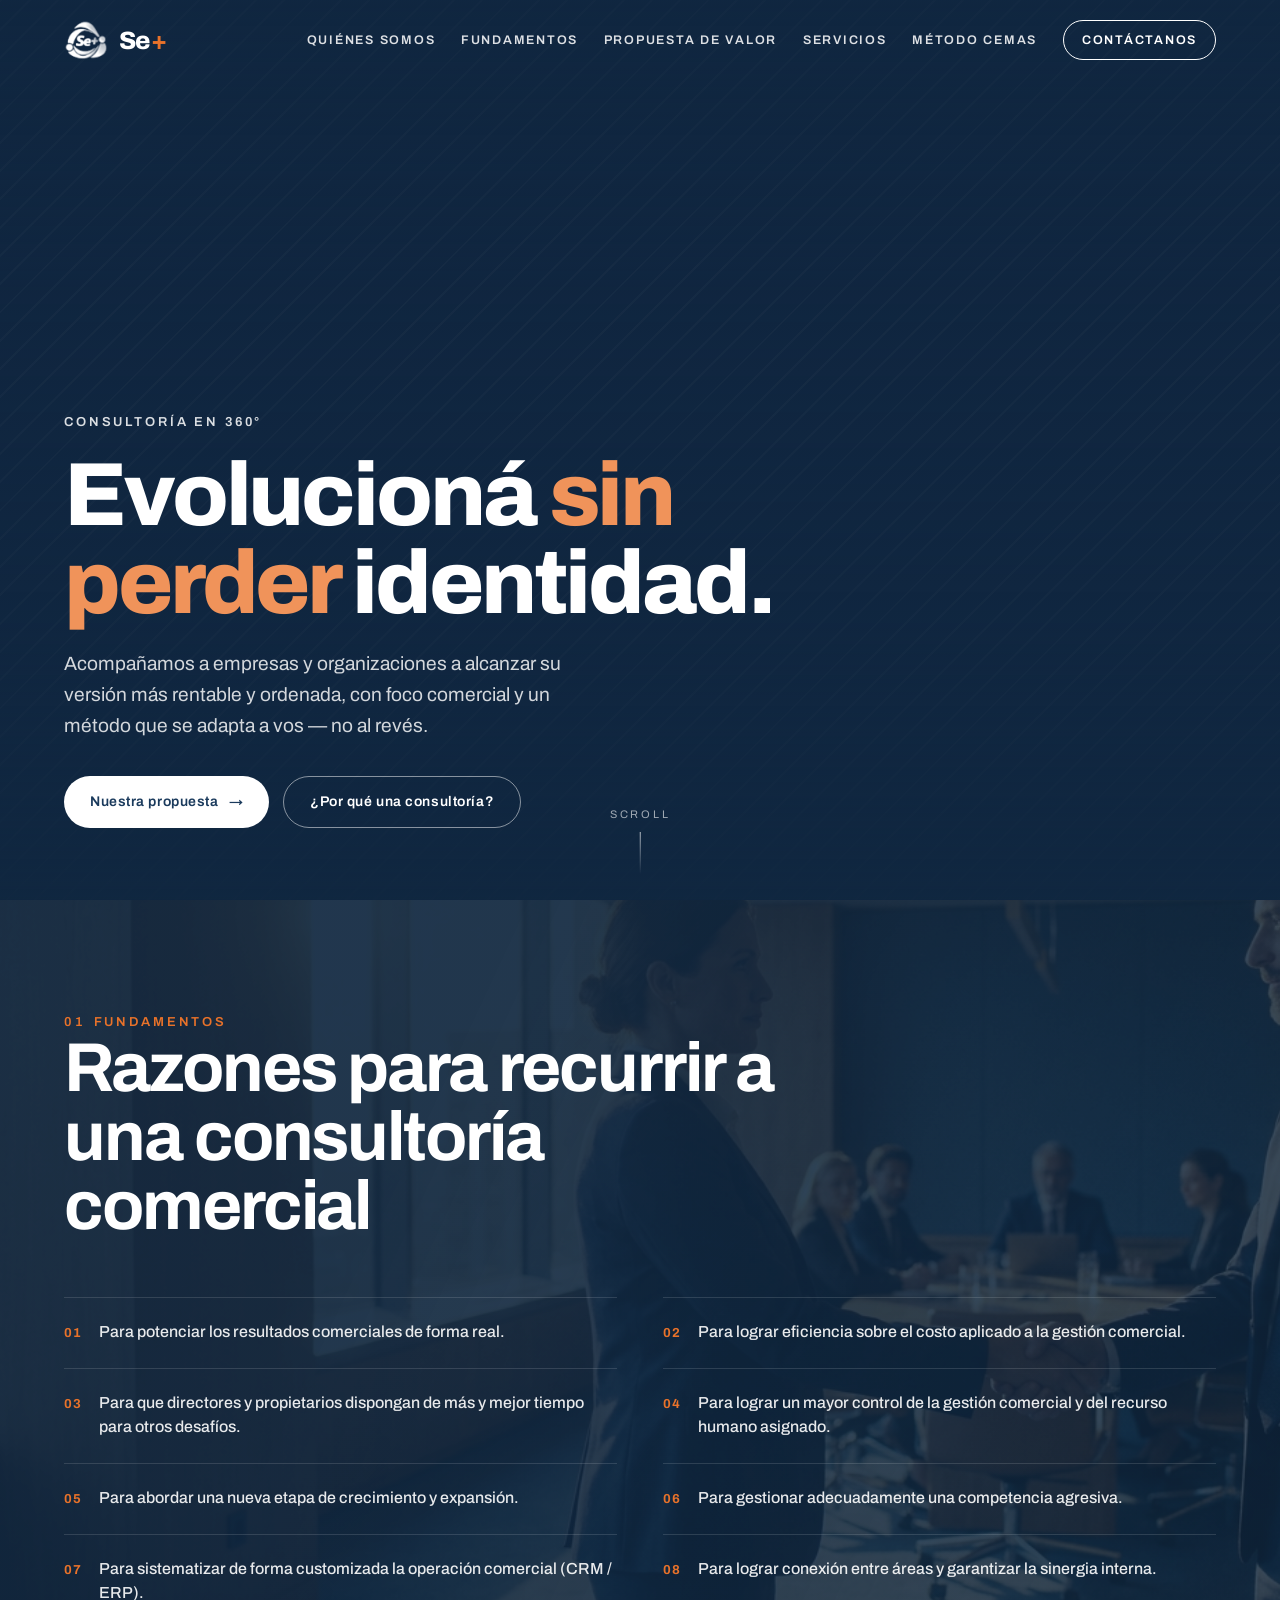
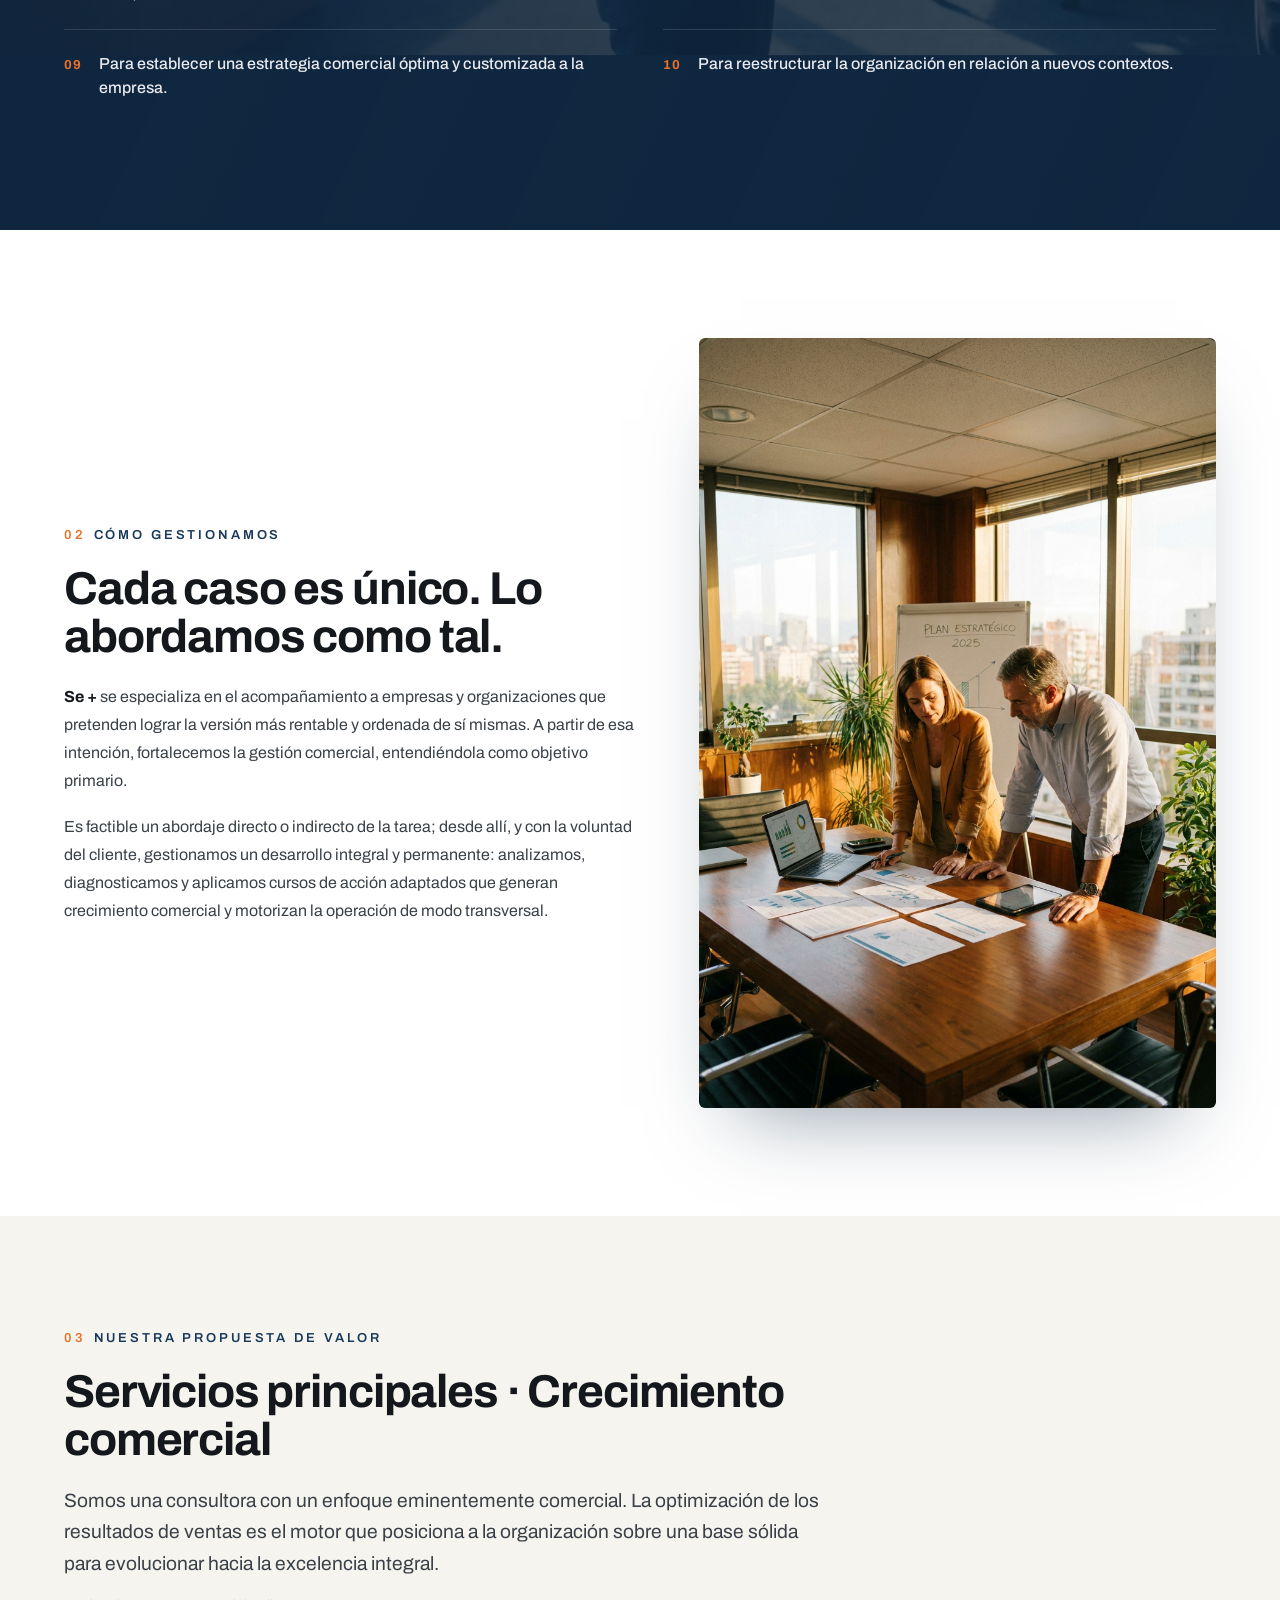
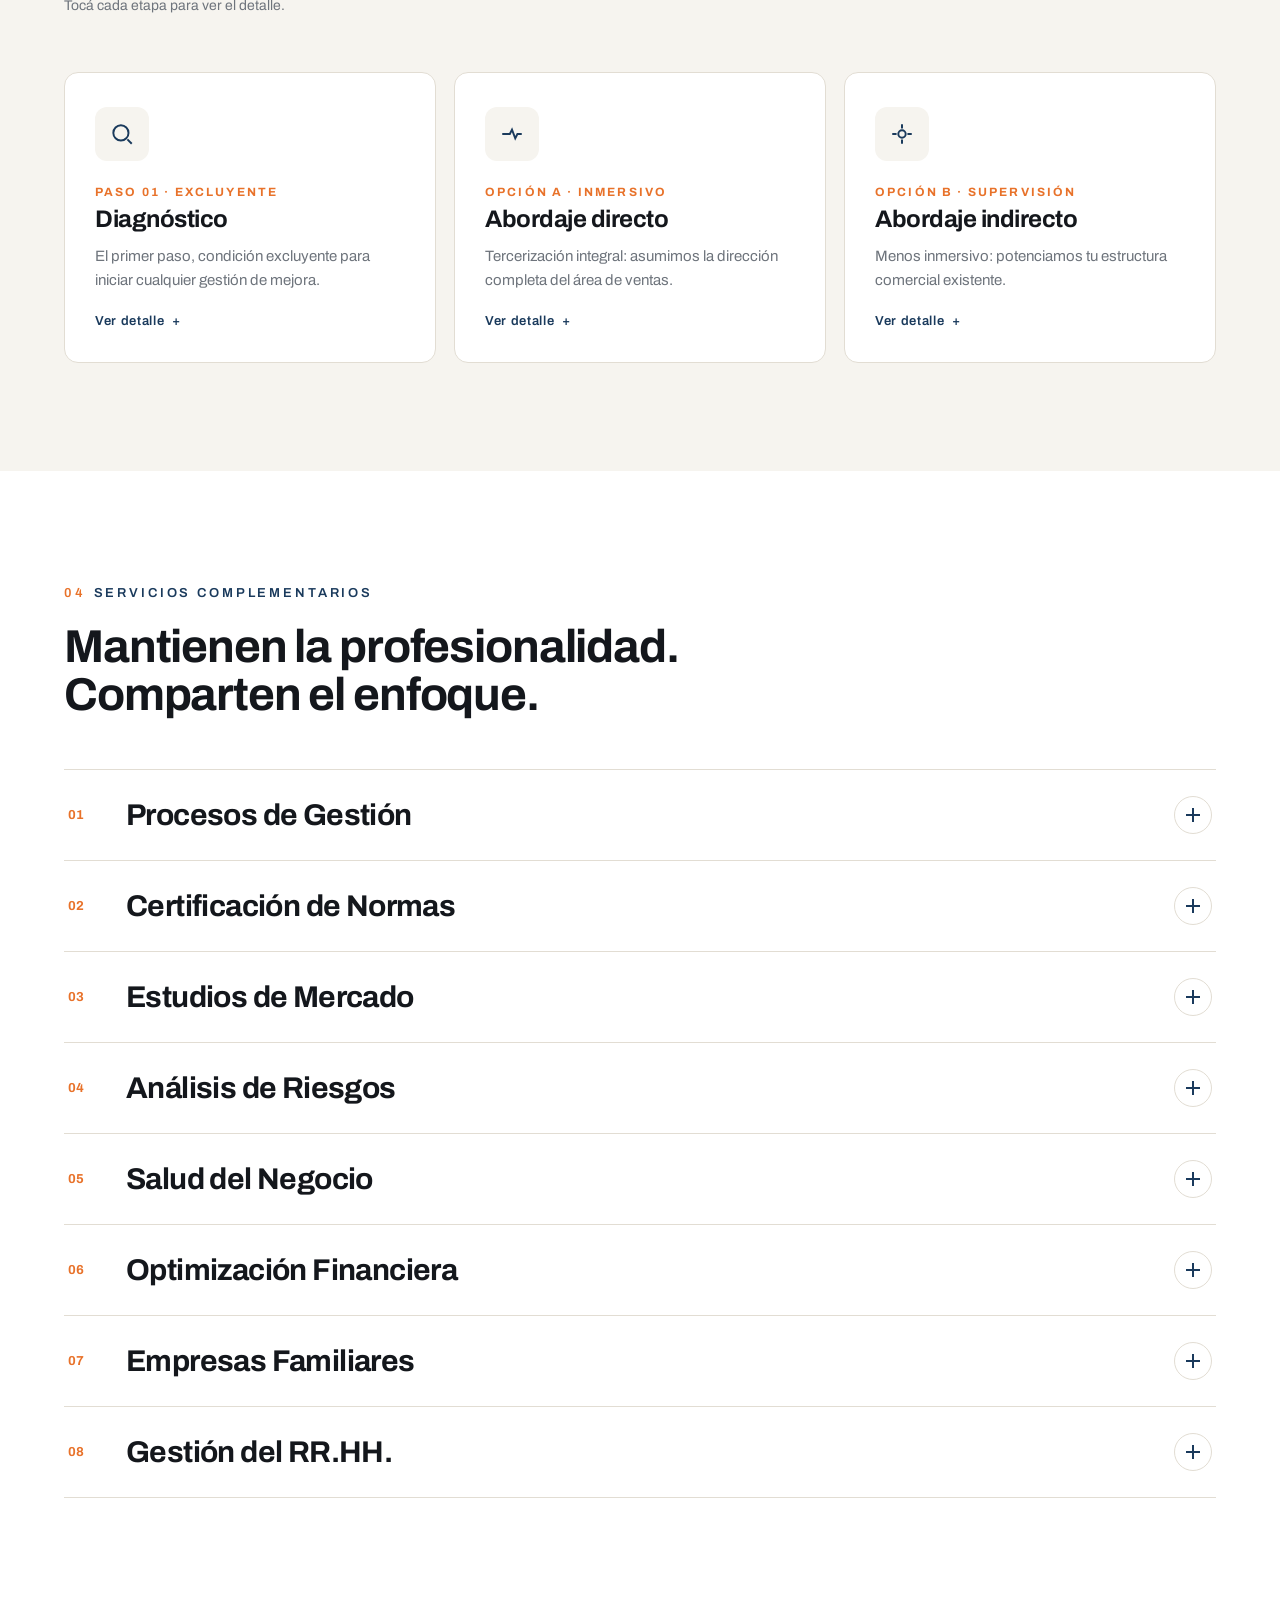
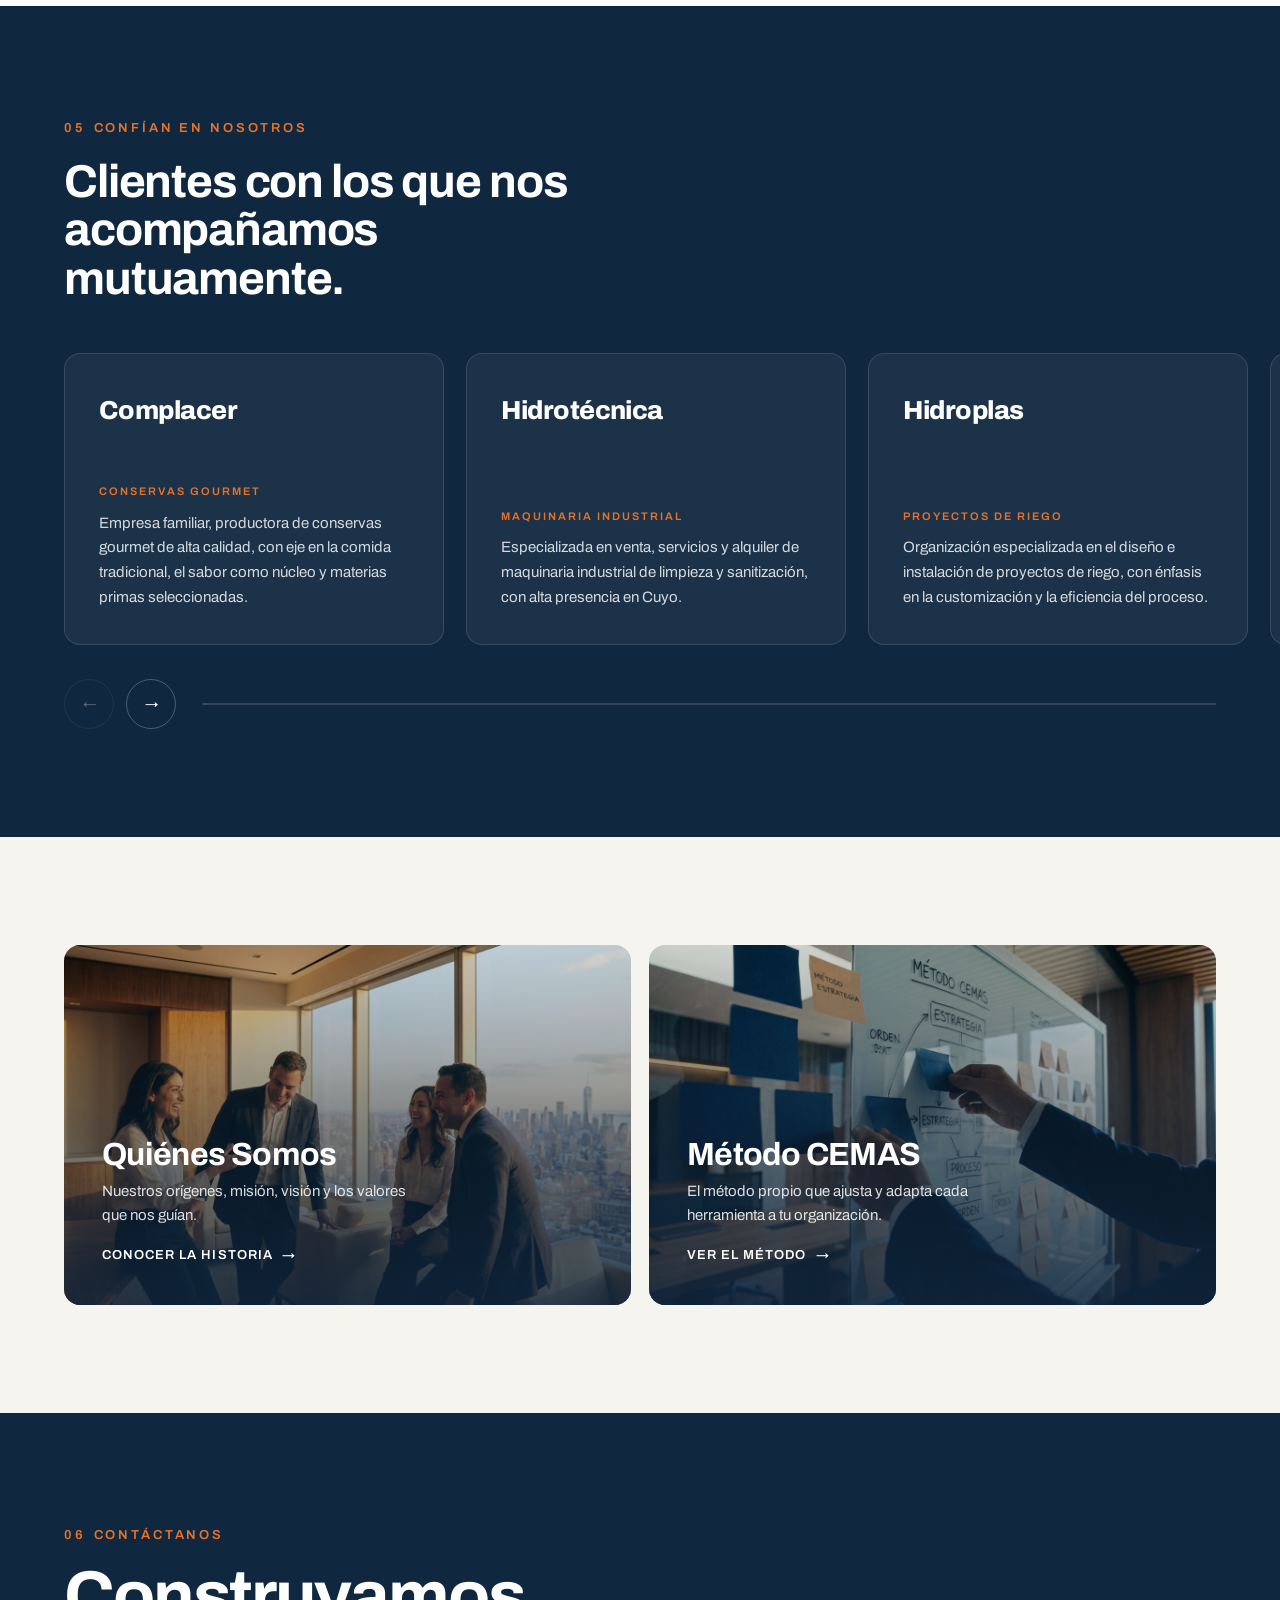
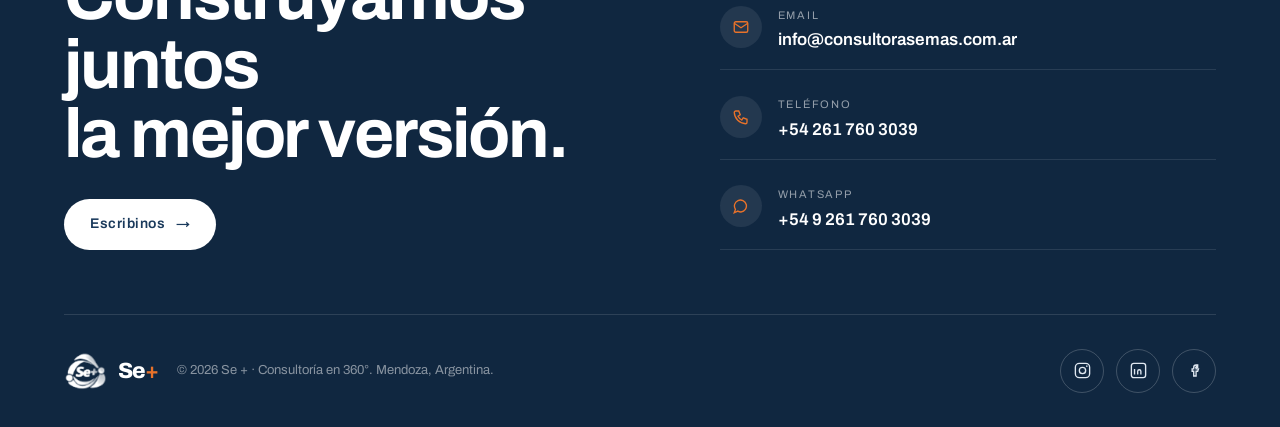
==== commit 8f524b15: "Actualizar clientes y datos de contacto" ====
--- a/index.html
+++ b/index.html
@@ -382,6 +382,10 @@
         <article class="cli-card"><div class="cli-card__logo"><span class="name">LT Group</span></div><span class="cli-card__tag">Seguros y créditos</span><p class="cli-card__desc">Organización polifacética orientada a seguros y créditos, para personas y empresas, con servicios en Cuyo y atención personalizada.</p></article>
         <article class="cli-card"><div class="cli-card__logo"><span class="name">Giménez y Asoc.</span></div><span class="cli-card__tag">Estudio jurídico</span><p class="cli-card__desc">Estudio jurídico de amplio espectro, especializado en gestión de minoridad y familia, y gestión civil y comercial.</p></article>
         <article class="cli-card"><div class="cli-card__logo"><span class="name">Pink Point</span></div><span class="cli-card__tag">Regalos</span><p class="cli-card__desc">Orientada a formar parte de todo momento importante por medio de regalos delicados y con alto contenido emocional.</p></article>
+        <article class="cli-card"><div class="cli-card__logo"><span class="name">Medicina Superior</span></div><span class="cli-card__tag">Emergencias y salud integral</span><p class="cli-card__desc">Empresa mendocina de emergencias, ambulancias a domicilio y servicios de salud integral, con fuerte orientación hacia la calidad, la eficiencia y la atención cercana.</p></article>
+        <article class="cli-card"><div class="cli-card__logo"><span class="name">Asistir</span></div><span class="cli-card__tag">Sistema integral de salud</span><p class="cli-card__desc">Ofrece un sistema integral de salud pensado para acompañar a personas, familias y organizaciones con soluciones ágiles, coordinadas y orientadas al bienestar.</p></article>
+        <article class="cli-card"><div class="cli-card__logo"><span class="name">Mercoaguas</span></div><span class="cli-card__tag">Recursos hídricos subterráneos</span><p class="cli-card__desc">Estudia, diseña y evalúa el recurso hídrico subterráneo para proyectos mineros, industriales, urbanísticos y agroganaderos, con rigor técnico y resultados sustentados en datos.</p></article>
+        <article class="cli-card"><div class="cli-card__logo"><span class="name">Telebit</span></div><span class="cli-card__tag">Infraestructura energética crítica</span><p class="cli-card__desc">Ingeniería, integración y operación de sistemas de telecomunicaciones y seguridad para ductos y facilidades energéticas, bajo estándares internacionales y alta disponibilidad.</p></article>
       </div>
       <div class="carousel__nav">
         <button class="carousel__btn" id="prev" aria-label="Anterior">←</button>
@@ -421,20 +425,20 @@
       <div>
         <span class="eyebrow" style="color:var(--gold)" data-reveal><span class="num">06</span>Contáctanos</span>
         <h2 class="h-xl" data-reveal data-d="1" style="margin-top:16px;">Construyamos juntos<br/>la mejor versión.</h2>
-        <a href="mailto:hola@seconsultoria.com.ar" class="btn btn--light" data-reveal data-d="2" style="margin-top:30px;">Escribinos <span class="arr">→</span></a>
+        <a href="mailto:info@consultorasemas.com.ar" class="btn btn--light" data-reveal data-d="2" style="margin-top:30px;">Escribinos <span class="arr">→</span></a>
       </div>
       <div class="contact__methods" data-reveal data-d="2">
-        <a class="cmethod" href="mailto:hola@seconsultoria.com.ar">
+        <a class="cmethod" href="mailto:info@consultorasemas.com.ar">
           <span class="ico"><svg width="18" height="18" viewBox="0 0 24 24" fill="none" stroke="currentColor" stroke-width="1.8"><rect x="3" y="5" width="18" height="14" rx="2"/><path d="M3 7l9 6 9-6"/></svg></span>
-          <span><span class="lbl">Email</span><br/><span class="val">hola@seconsultoria.com.ar</span></span>
+          <span><span class="lbl">Email</span><br/><span class="val">info@consultorasemas.com.ar</span></span>
         </a>
-        <a class="cmethod" href="tel:+542644567890">
+        <a class="cmethod" href="tel:+542617603039">
           <span class="ico"><svg width="18" height="18" viewBox="0 0 24 24" fill="none" stroke="currentColor" stroke-width="1.8"><path d="M5 4h4l2 5-3 2a12 12 0 005 5l2-3 5 2v4a2 2 0 01-2 2A16 16 0 013 6a2 2 0 012-2z"/></svg></span>
-          <span><span class="lbl">Teléfono</span><br/><span class="val">+54 264 456 7890</span></span>
+          <span><span class="lbl">Teléfono</span><br/><span class="val">+54 261 760 3039</span></span>
         </a>
-        <a class="cmethod" href="https://wa.me/5492644567890">
+        <a class="cmethod" href="https://wa.me/5492617603039">
           <span class="ico"><svg width="18" height="18" viewBox="0 0 24 24" fill="none" stroke="currentColor" stroke-width="1.8"><path d="M3 21l1.6-4.5A8 8 0 1112 20a8 8 0 01-4.2-1.2L3 21z"/></svg></span>
-          <span><span class="lbl">WhatsApp</span><br/><span class="val">+54 9 264 456 7890</span></span>
+          <span><span class="lbl">WhatsApp</span><br/><span class="val">+54 9 261 760 3039</span></span>
         </a>
       </div>
     </div>
@@ -444,7 +448,7 @@
           <img src="assets/logomark-white.png" alt="Se +" />
           <span class="w">Se<b>+</b></span>
         </div>
-        <span class="copy">© 2026 Se + · Consultoría en 360°. San Juan, Argentina.</span>
+        <span class="copy">© 2026 Se + · Consultoría en 360°. Mendoza, Argentina.</span>
       </div>
       <div class="social">
         <a href="#" aria-label="Instagram"><svg width="19" height="19" viewBox="0 0 24 24" fill="none" stroke="currentColor" stroke-width="1.7"><rect x="3" y="3" width="18" height="18" rx="5"/><circle cx="12" cy="12" r="4"/><circle cx="17.5" cy="6.5" r="1" fill="currentColor" stroke="none"/></svg></a>
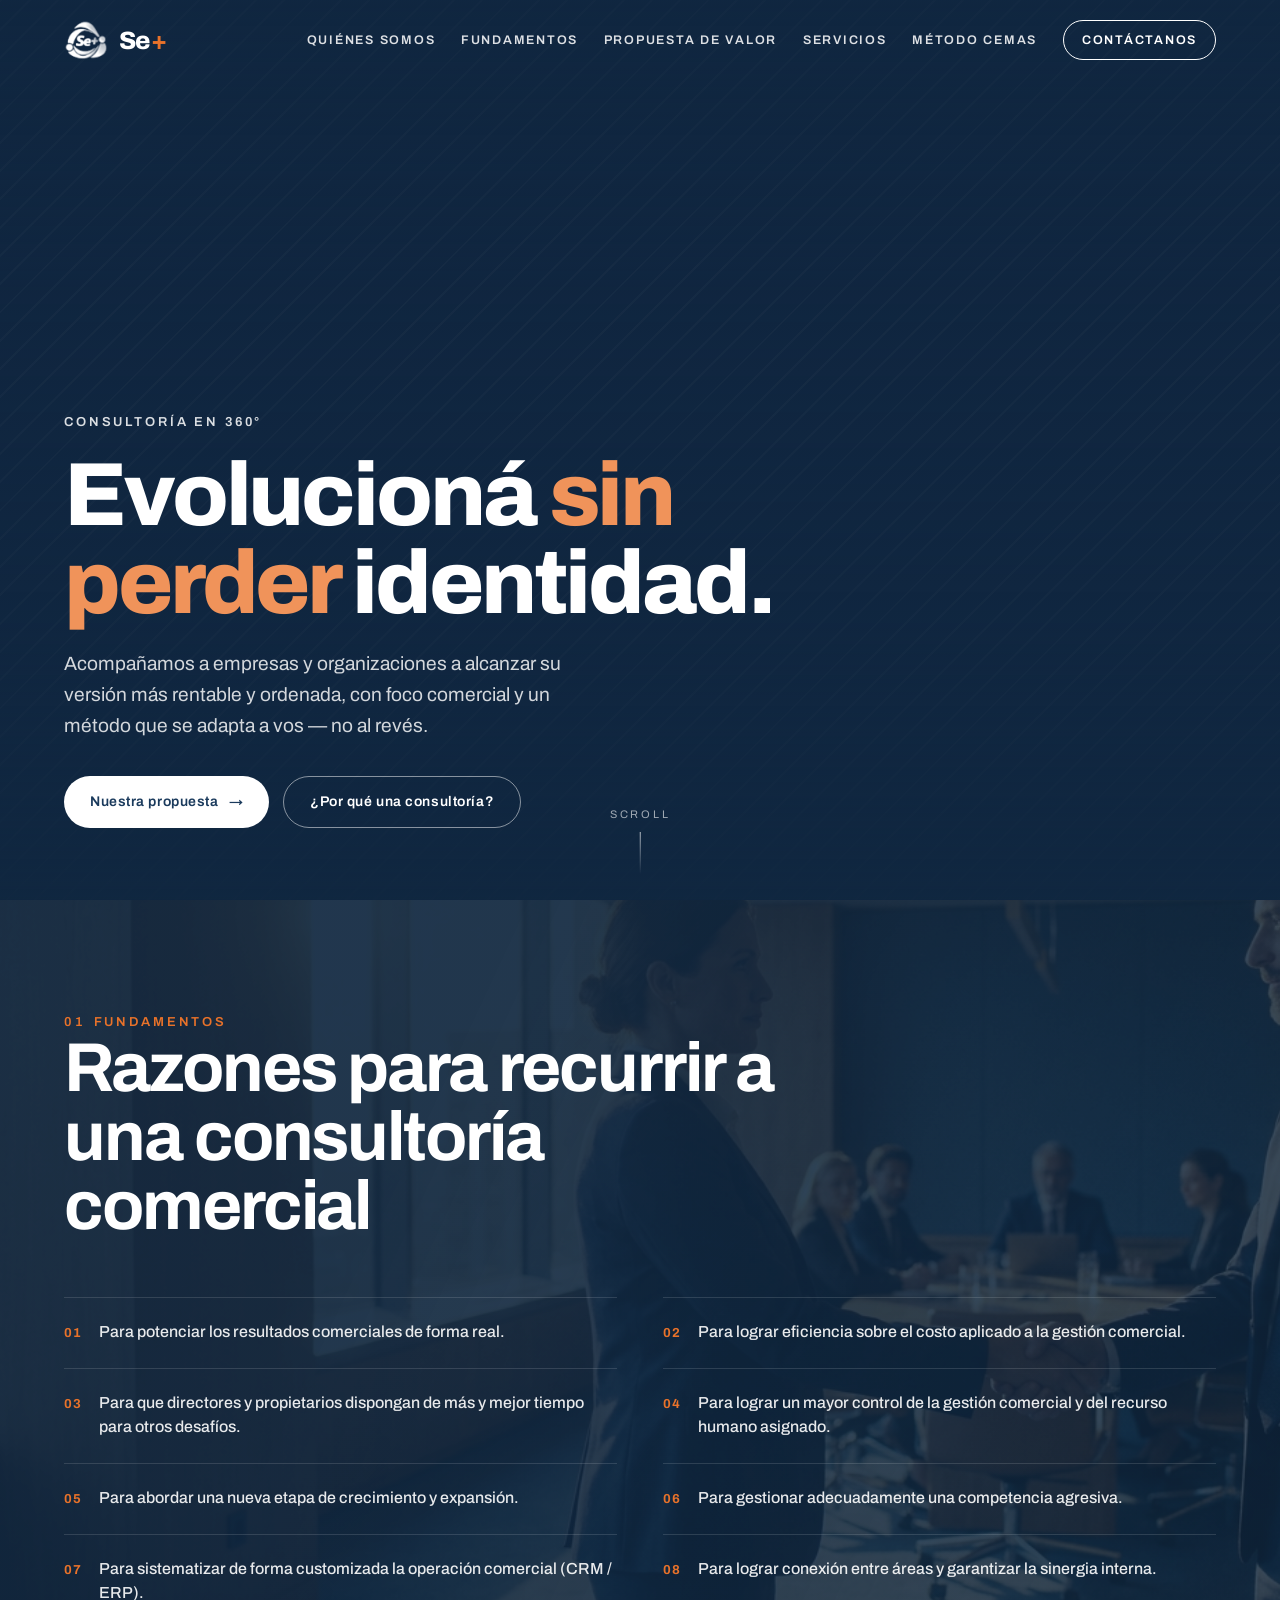
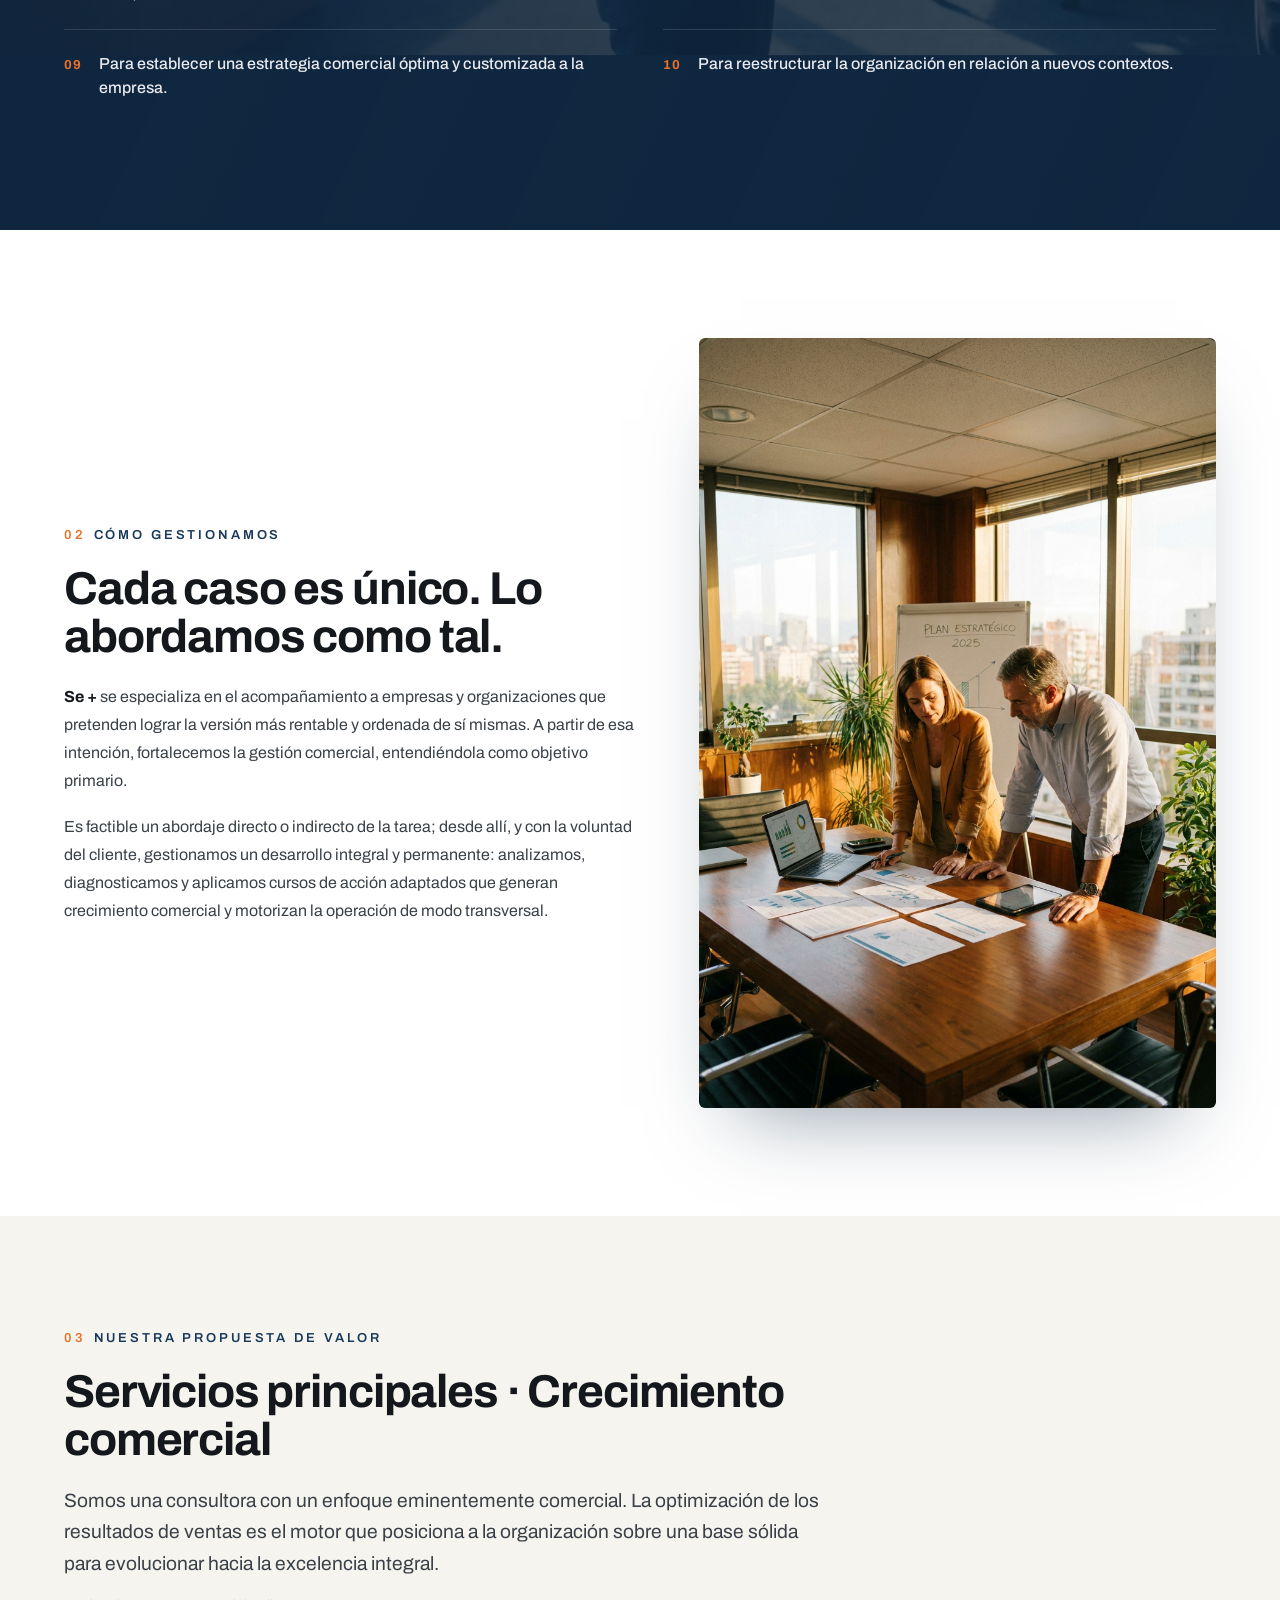
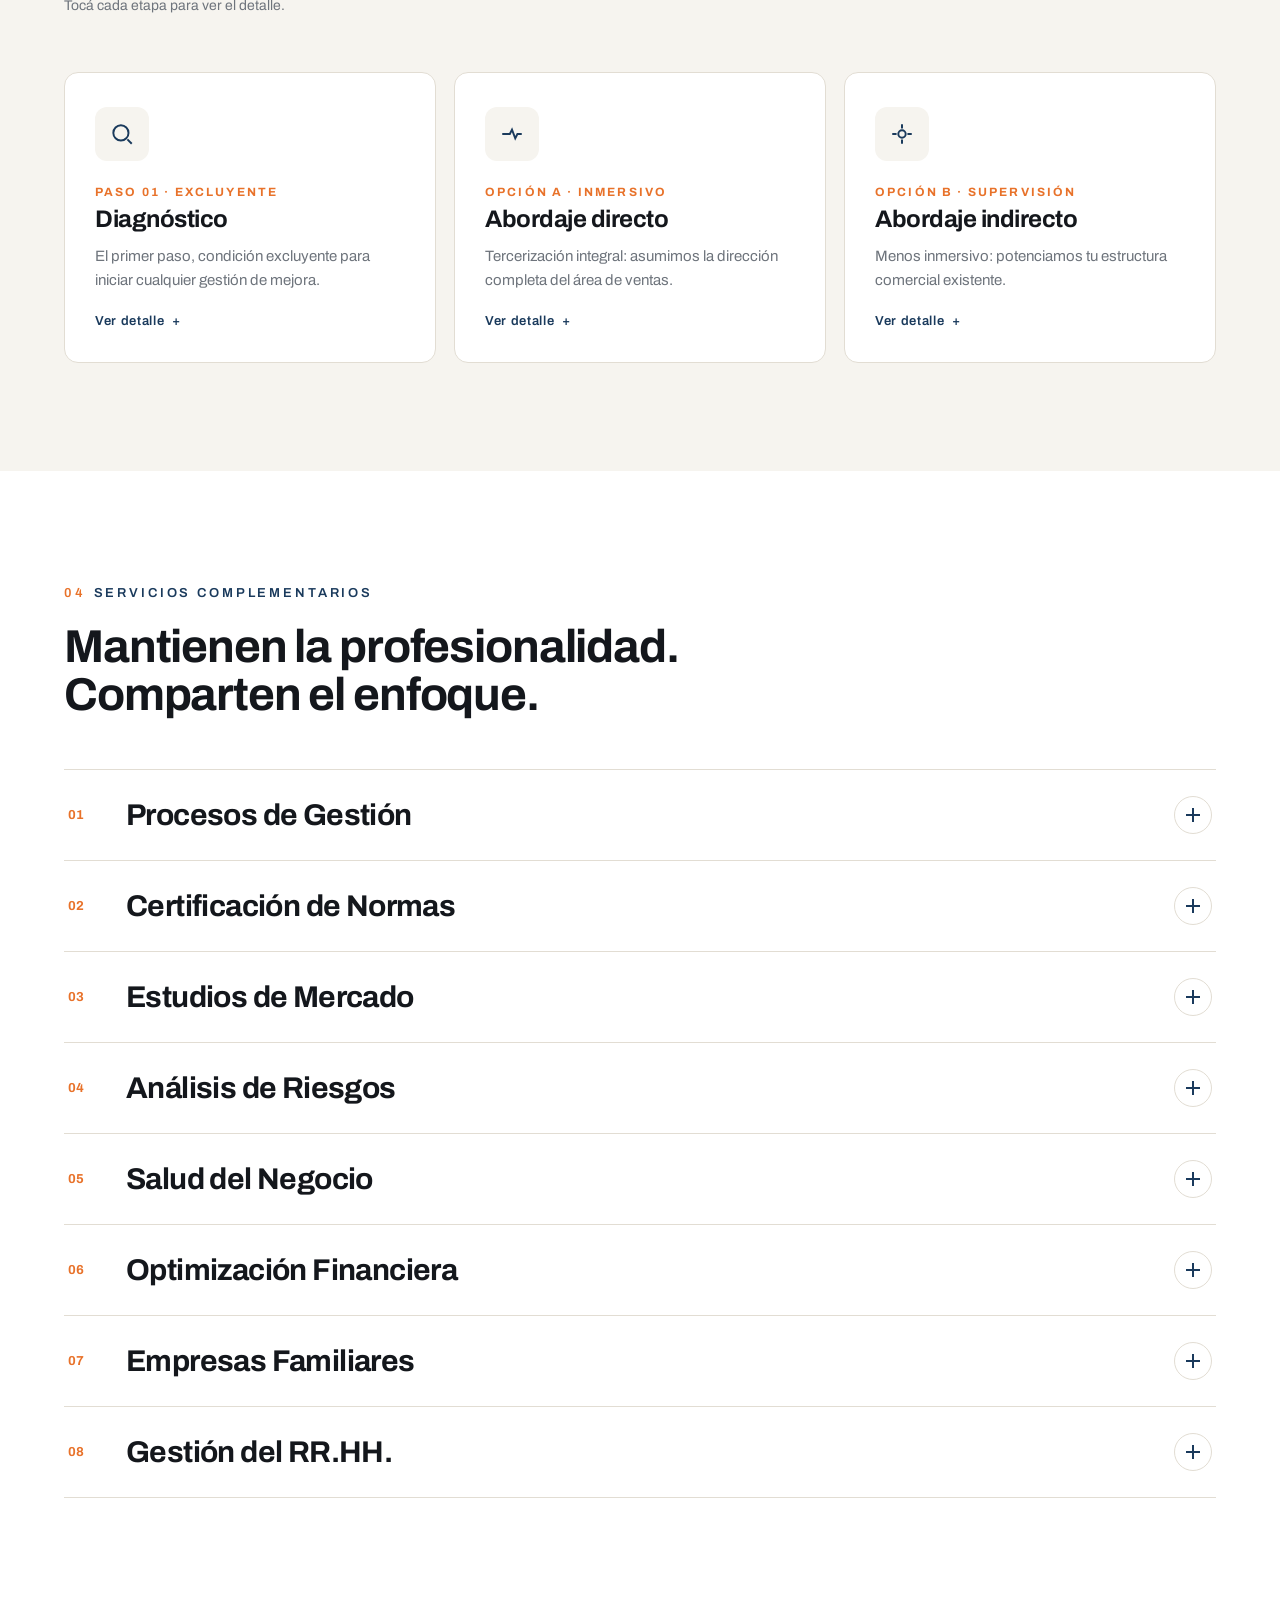
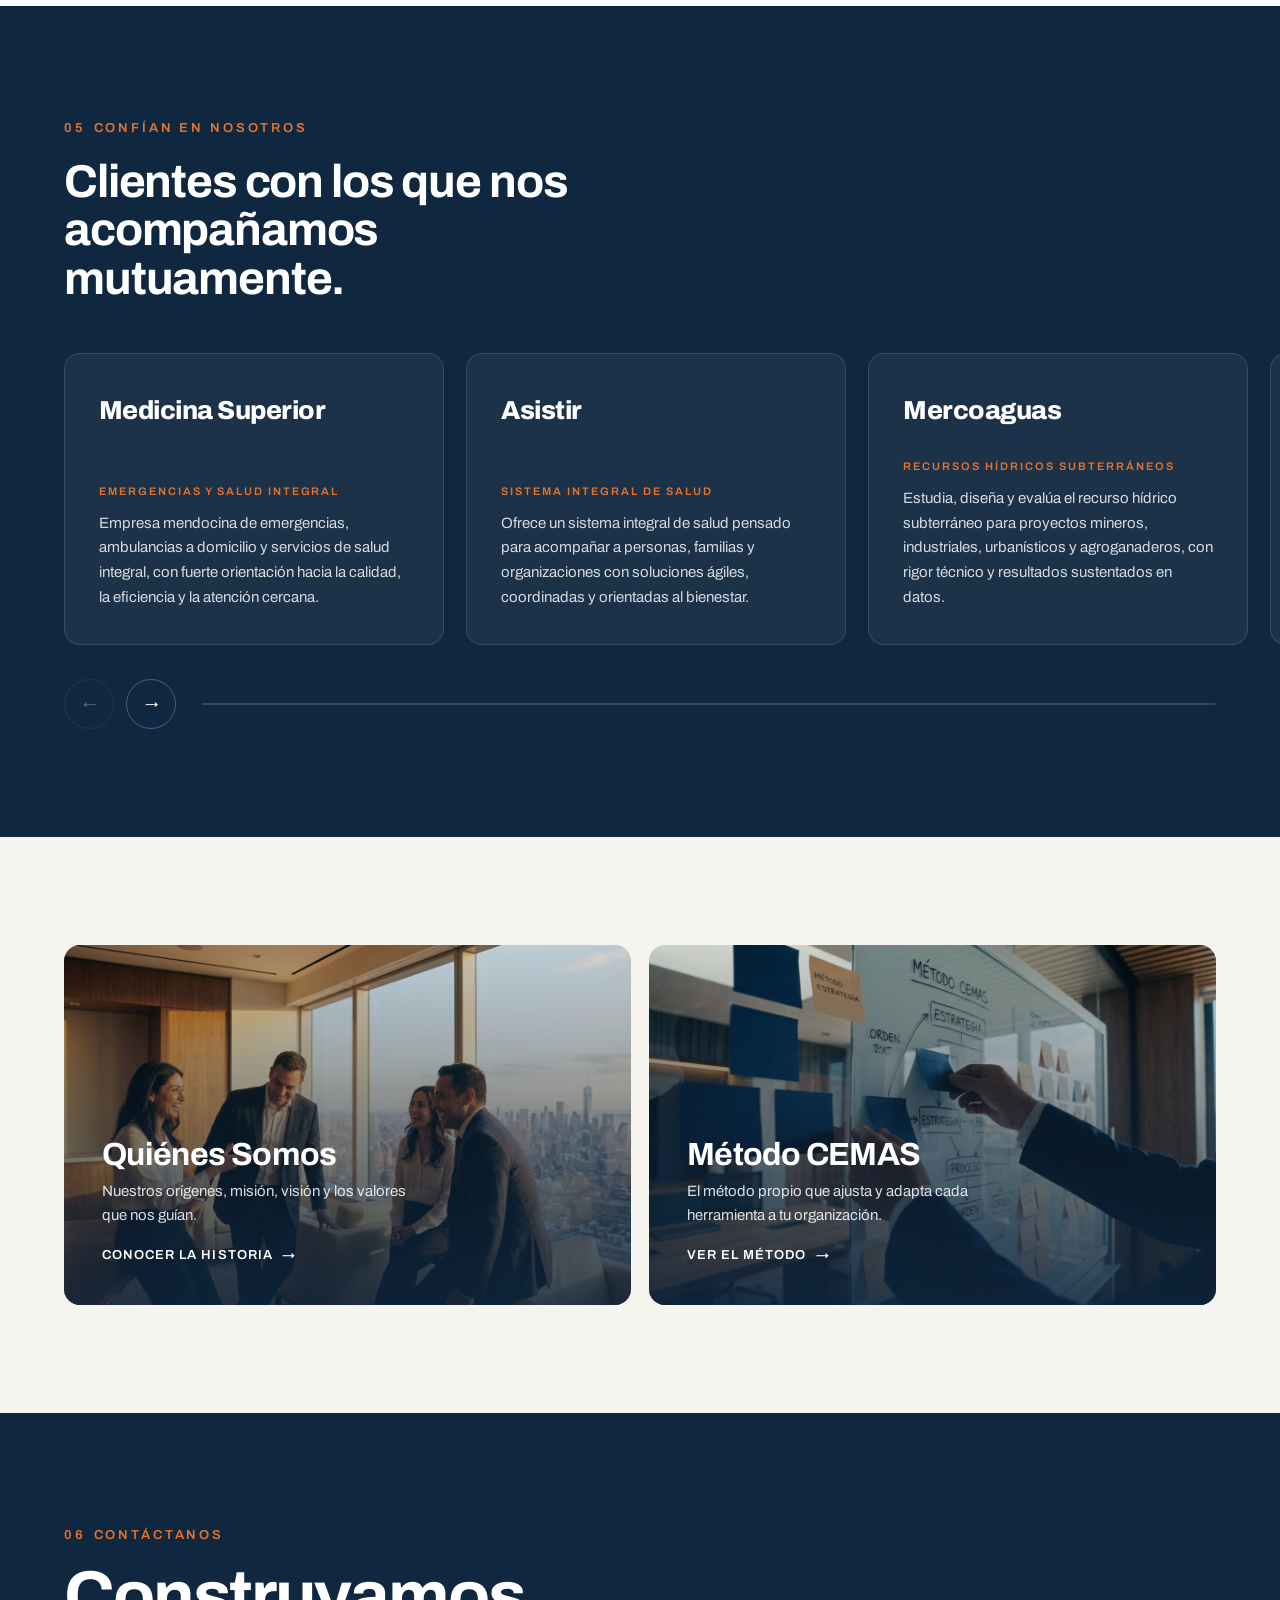
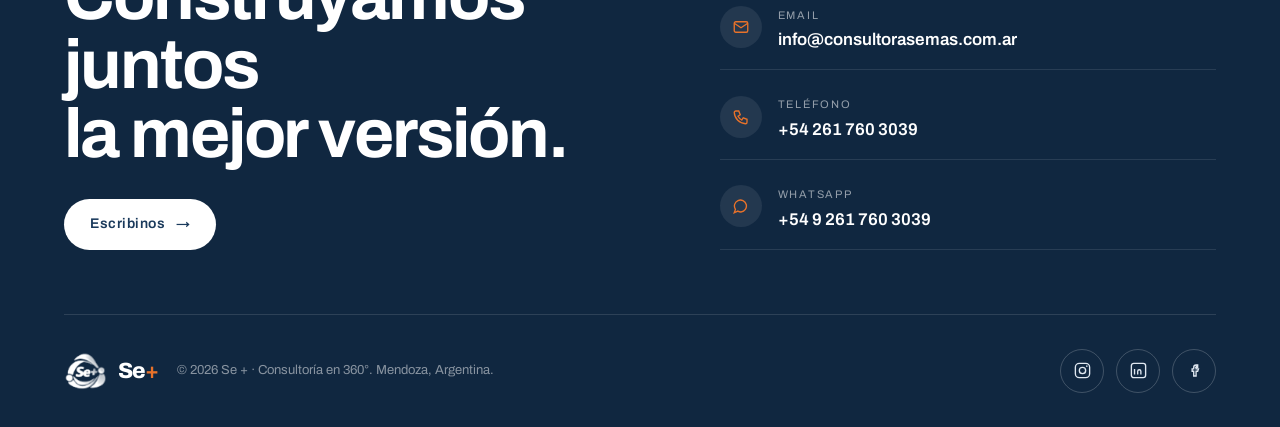
==== commit 3e1d49de: "Reorder clients newest first" ====
--- a/index.html
+++ b/index.html
@@ -374,6 +374,10 @@
 
     <div class="carousel" data-reveal data-d="2">
       <div class="carousel__track" id="track">
+        <article class="cli-card"><div class="cli-card__logo"><span class="name">Medicina Superior</span></div><span class="cli-card__tag">Emergencias y salud integral</span><p class="cli-card__desc">Empresa mendocina de emergencias, ambulancias a domicilio y servicios de salud integral, con fuerte orientación hacia la calidad, la eficiencia y la atención cercana.</p></article>
+        <article class="cli-card"><div class="cli-card__logo"><span class="name">Asistir</span></div><span class="cli-card__tag">Sistema integral de salud</span><p class="cli-card__desc">Ofrece un sistema integral de salud pensado para acompañar a personas, familias y organizaciones con soluciones ágiles, coordinadas y orientadas al bienestar.</p></article>
+        <article class="cli-card"><div class="cli-card__logo"><span class="name">Mercoaguas</span></div><span class="cli-card__tag">Recursos hídricos subterráneos</span><p class="cli-card__desc">Estudia, diseña y evalúa el recurso hídrico subterráneo para proyectos mineros, industriales, urbanísticos y agroganaderos, con rigor técnico y resultados sustentados en datos.</p></article>
+        <article class="cli-card"><div class="cli-card__logo"><span class="name">Telebit</span></div><span class="cli-card__tag">Infraestructura energética crítica</span><p class="cli-card__desc">Ingeniería, integración y operación de sistemas de telecomunicaciones y seguridad para ductos y facilidades energéticas, bajo estándares internacionales y alta disponibilidad.</p></article>
         <article class="cli-card"><div class="cli-card__logo"><span class="name">Complacer</span></div><span class="cli-card__tag">Conservas gourmet</span><p class="cli-card__desc">Empresa familiar, productora de conservas gourmet de alta calidad, con eje en la comida tradicional, el sabor como núcleo y materias primas seleccionadas.</p></article>
         <article class="cli-card"><div class="cli-card__logo"><span class="name">Hidrotécnica</span></div><span class="cli-card__tag">Maquinaria industrial</span><p class="cli-card__desc">Especializada en venta, servicios y alquiler de maquinaria industrial de limpieza y sanitización, con alta presencia en Cuyo.</p></article>
         <article class="cli-card"><div class="cli-card__logo"><span class="name">Hidroplas</span></div><span class="cli-card__tag">Proyectos de riego</span><p class="cli-card__desc">Organización especializada en el diseño e instalación de proyectos de riego, con énfasis en la customización y la eficiencia del proceso.</p></article>
@@ -382,10 +386,6 @@
         <article class="cli-card"><div class="cli-card__logo"><span class="name">LT Group</span></div><span class="cli-card__tag">Seguros y créditos</span><p class="cli-card__desc">Organización polifacética orientada a seguros y créditos, para personas y empresas, con servicios en Cuyo y atención personalizada.</p></article>
         <article class="cli-card"><div class="cli-card__logo"><span class="name">Giménez y Asoc.</span></div><span class="cli-card__tag">Estudio jurídico</span><p class="cli-card__desc">Estudio jurídico de amplio espectro, especializado en gestión de minoridad y familia, y gestión civil y comercial.</p></article>
         <article class="cli-card"><div class="cli-card__logo"><span class="name">Pink Point</span></div><span class="cli-card__tag">Regalos</span><p class="cli-card__desc">Orientada a formar parte de todo momento importante por medio de regalos delicados y con alto contenido emocional.</p></article>
-        <article class="cli-card"><div class="cli-card__logo"><span class="name">Medicina Superior</span></div><span class="cli-card__tag">Emergencias y salud integral</span><p class="cli-card__desc">Empresa mendocina de emergencias, ambulancias a domicilio y servicios de salud integral, con fuerte orientación hacia la calidad, la eficiencia y la atención cercana.</p></article>
-        <article class="cli-card"><div class="cli-card__logo"><span class="name">Asistir</span></div><span class="cli-card__tag">Sistema integral de salud</span><p class="cli-card__desc">Ofrece un sistema integral de salud pensado para acompañar a personas, familias y organizaciones con soluciones ágiles, coordinadas y orientadas al bienestar.</p></article>
-        <article class="cli-card"><div class="cli-card__logo"><span class="name">Mercoaguas</span></div><span class="cli-card__tag">Recursos hídricos subterráneos</span><p class="cli-card__desc">Estudia, diseña y evalúa el recurso hídrico subterráneo para proyectos mineros, industriales, urbanísticos y agroganaderos, con rigor técnico y resultados sustentados en datos.</p></article>
-        <article class="cli-card"><div class="cli-card__logo"><span class="name">Telebit</span></div><span class="cli-card__tag">Infraestructura energética crítica</span><p class="cli-card__desc">Ingeniería, integración y operación de sistemas de telecomunicaciones y seguridad para ductos y facilidades energéticas, bajo estándares internacionales y alta disponibilidad.</p></article>
       </div>
       <div class="carousel__nav">
         <button class="carousel__btn" id="prev" aria-label="Anterior">←</button>
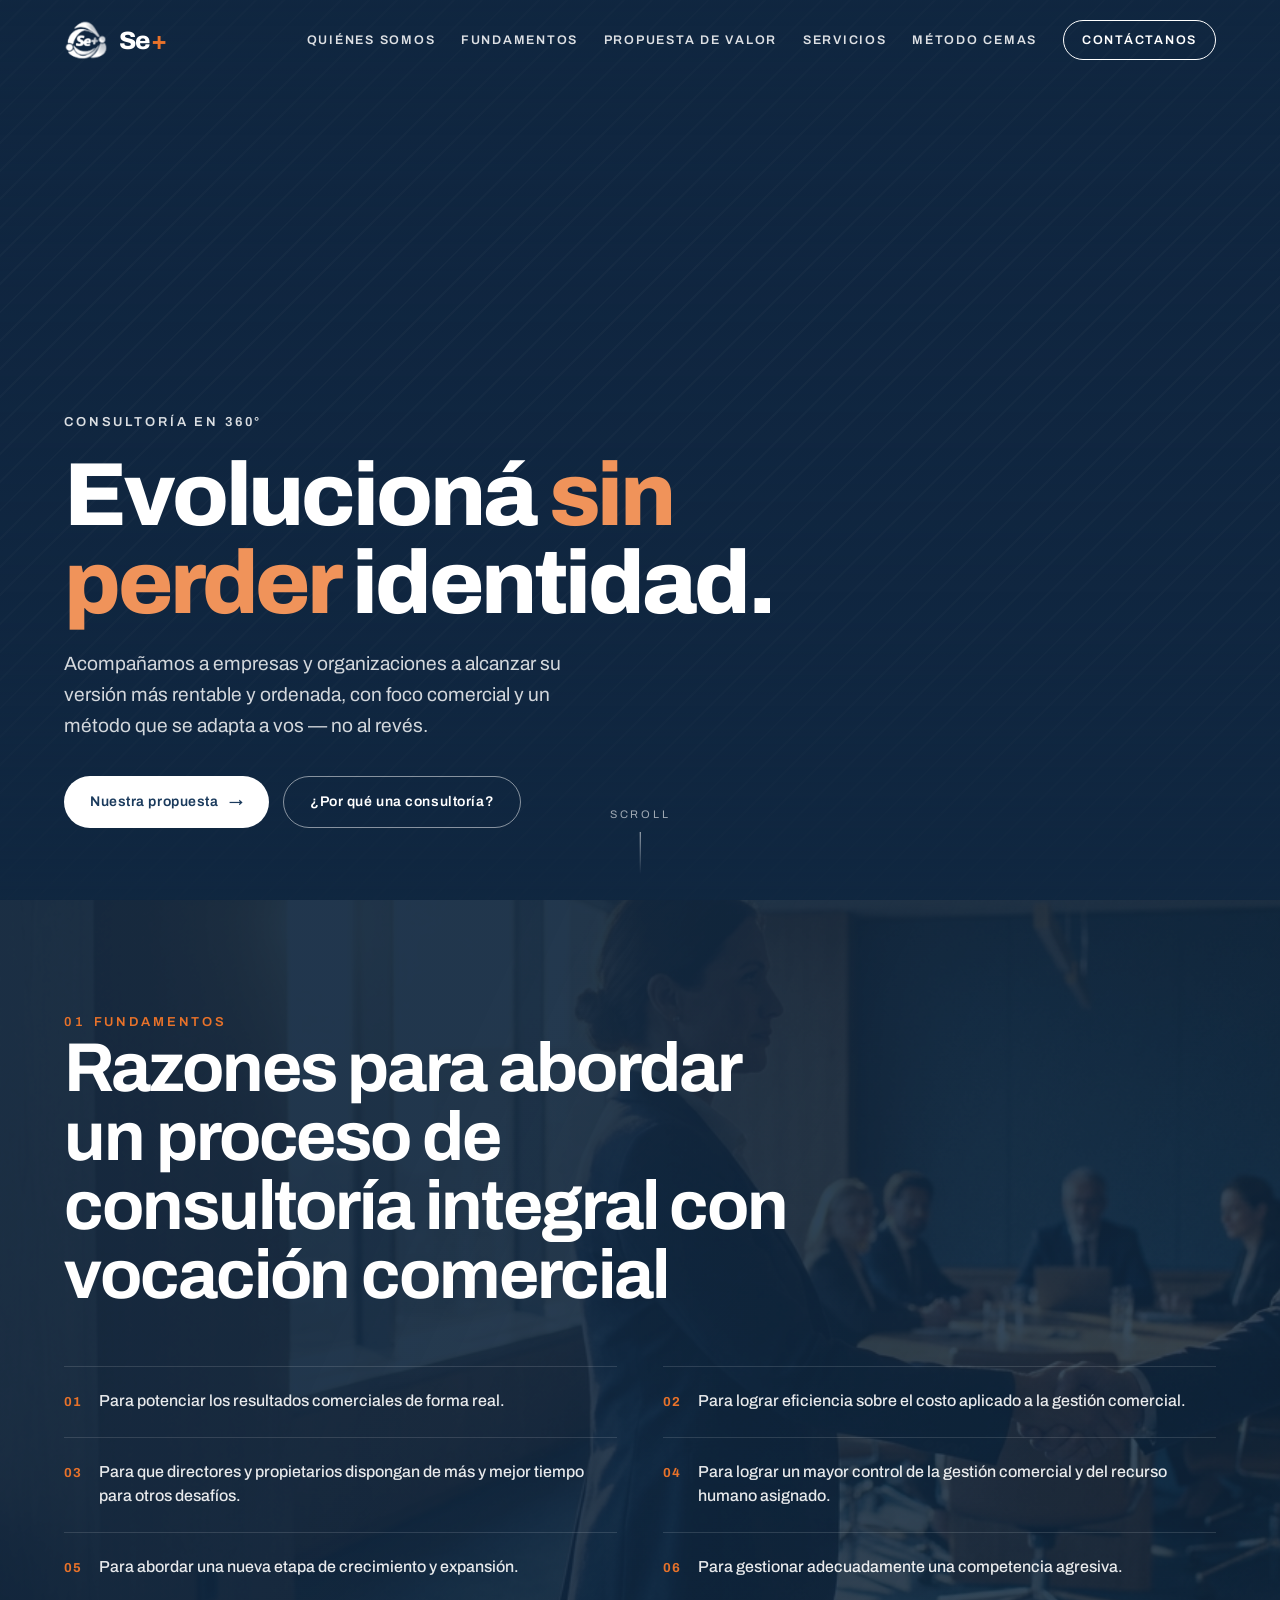
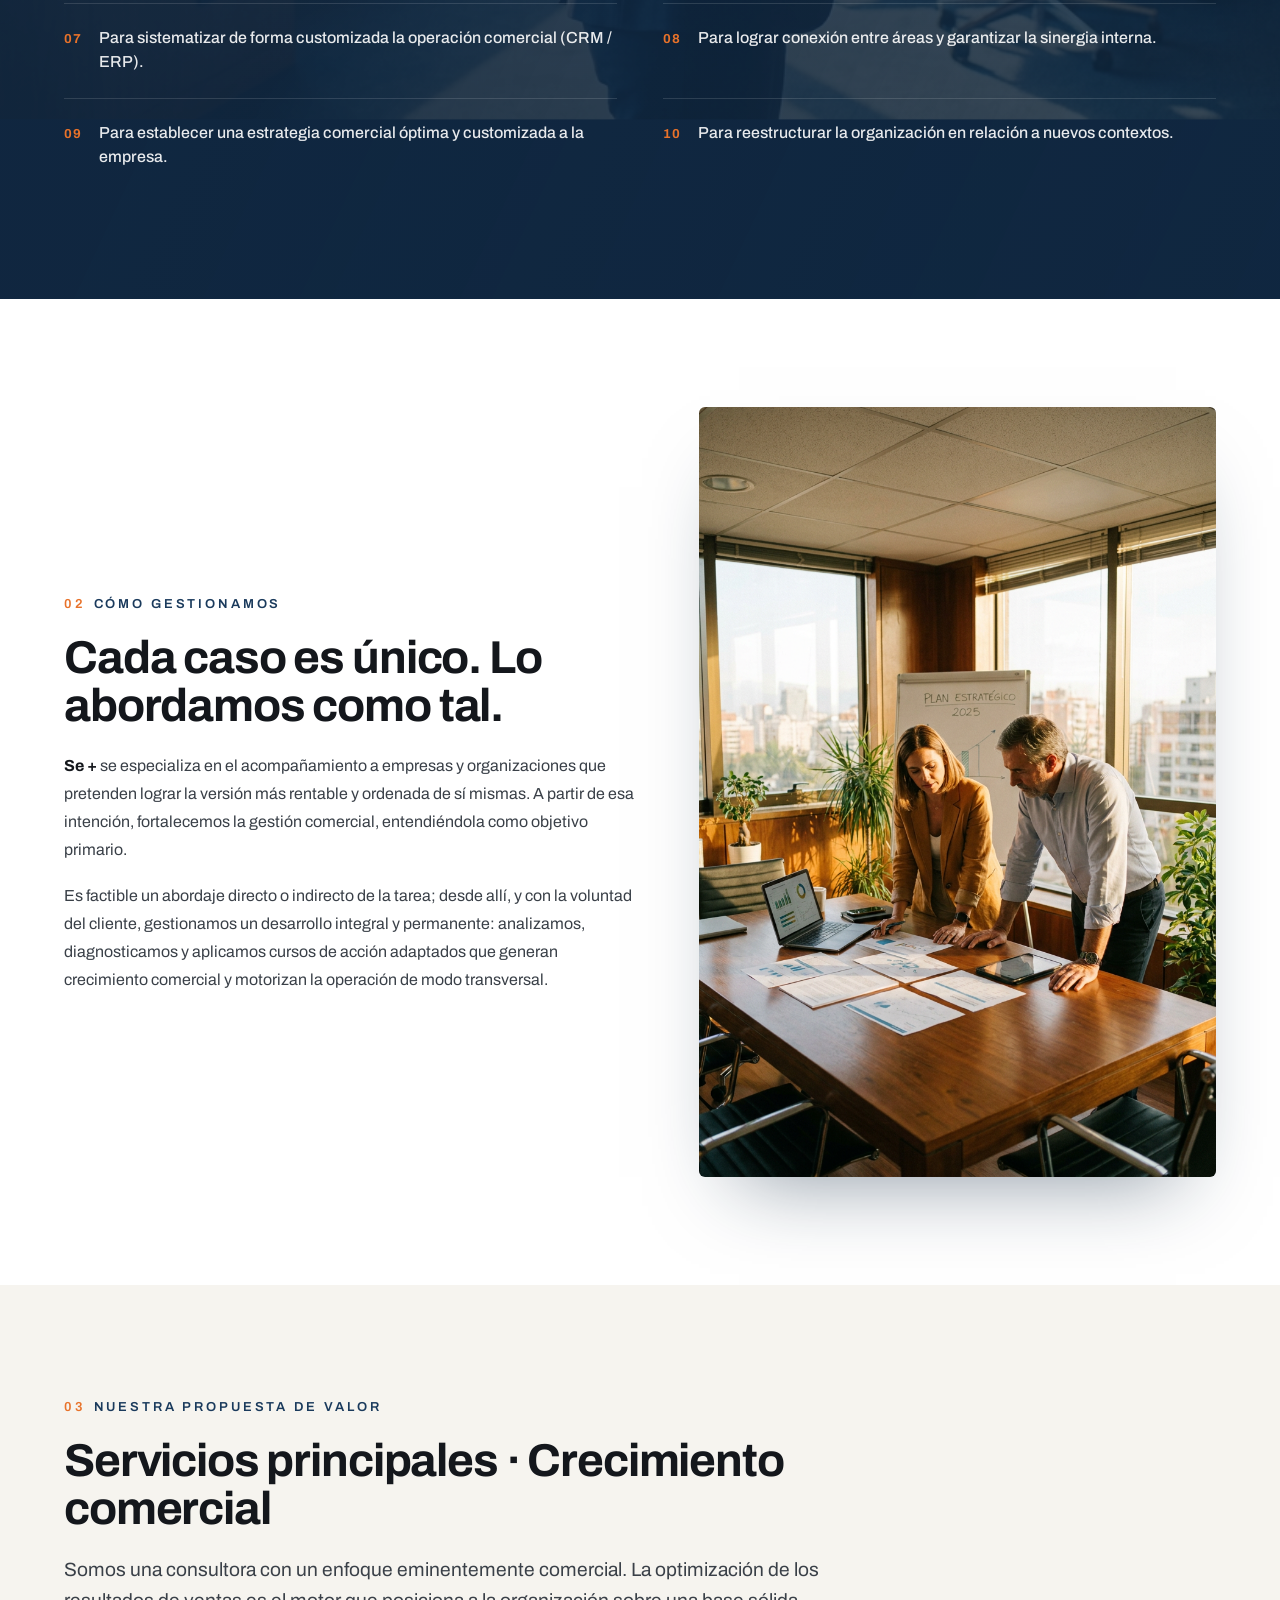
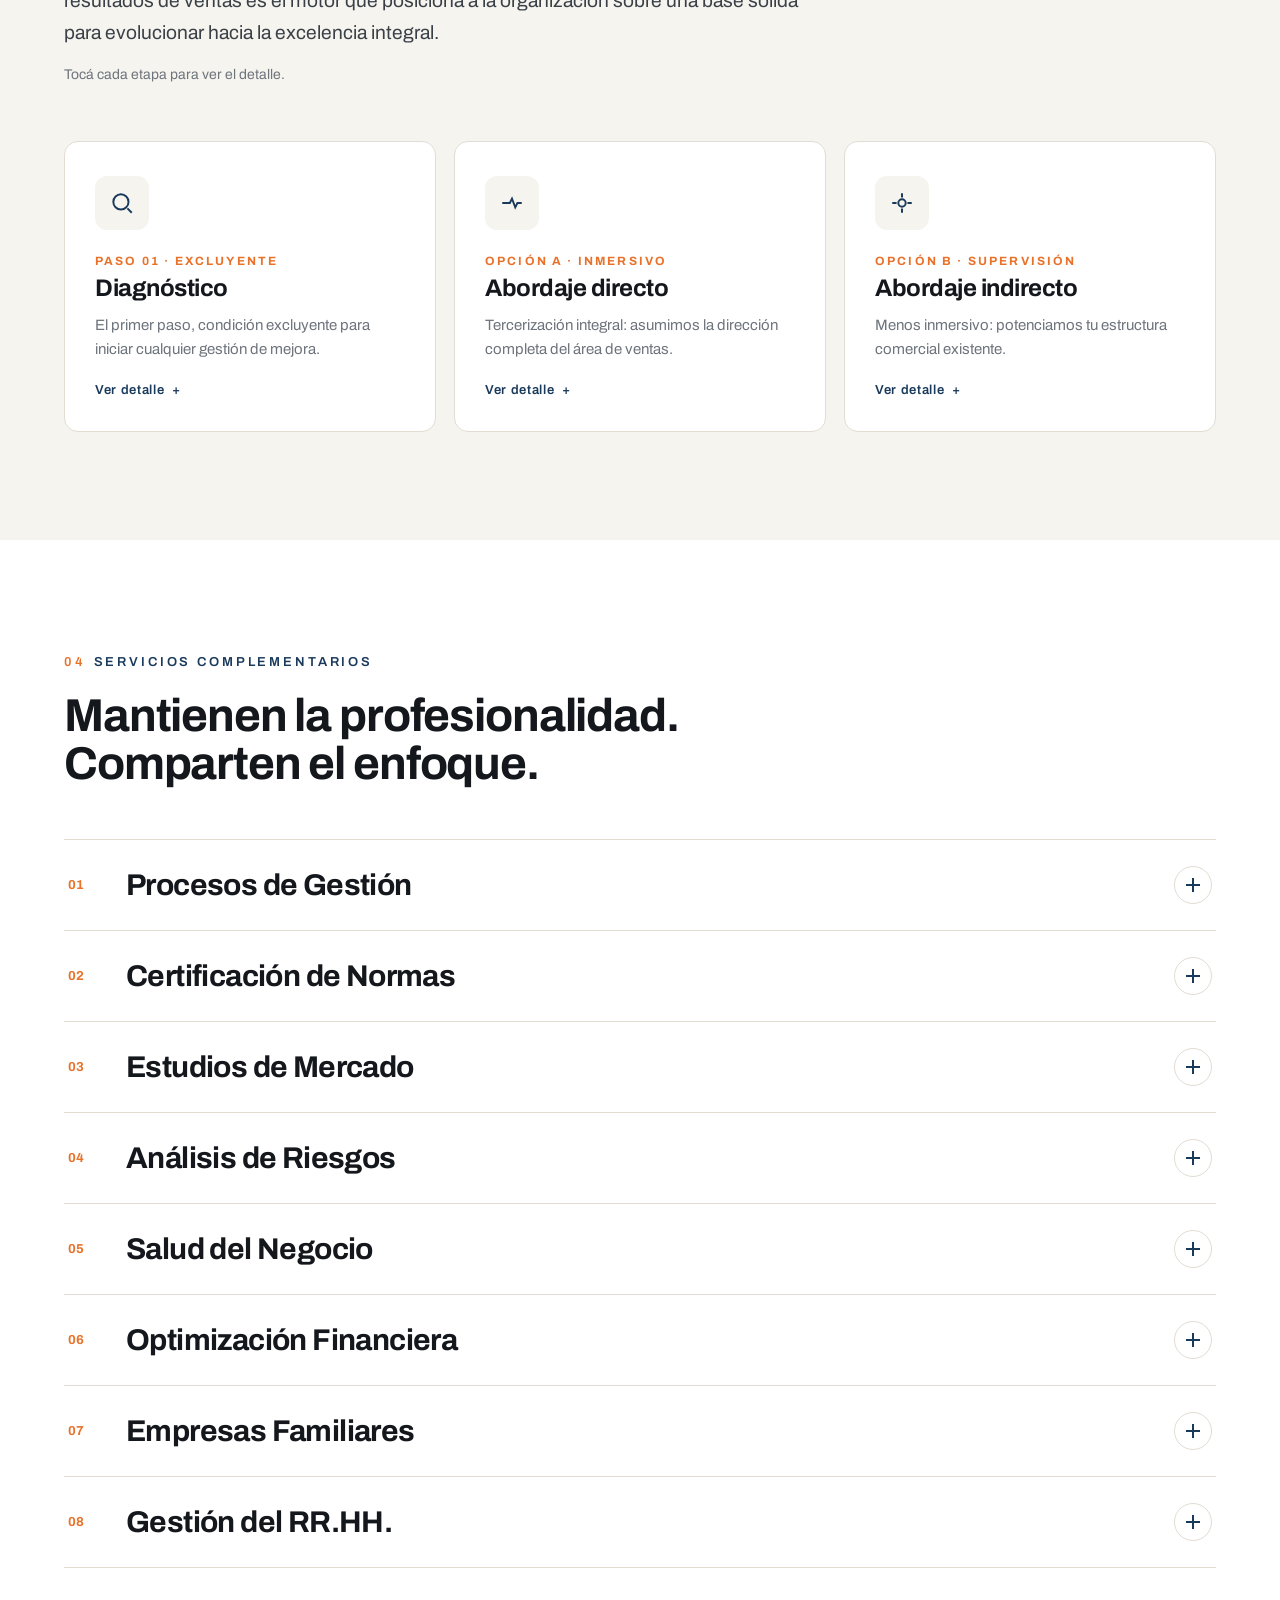
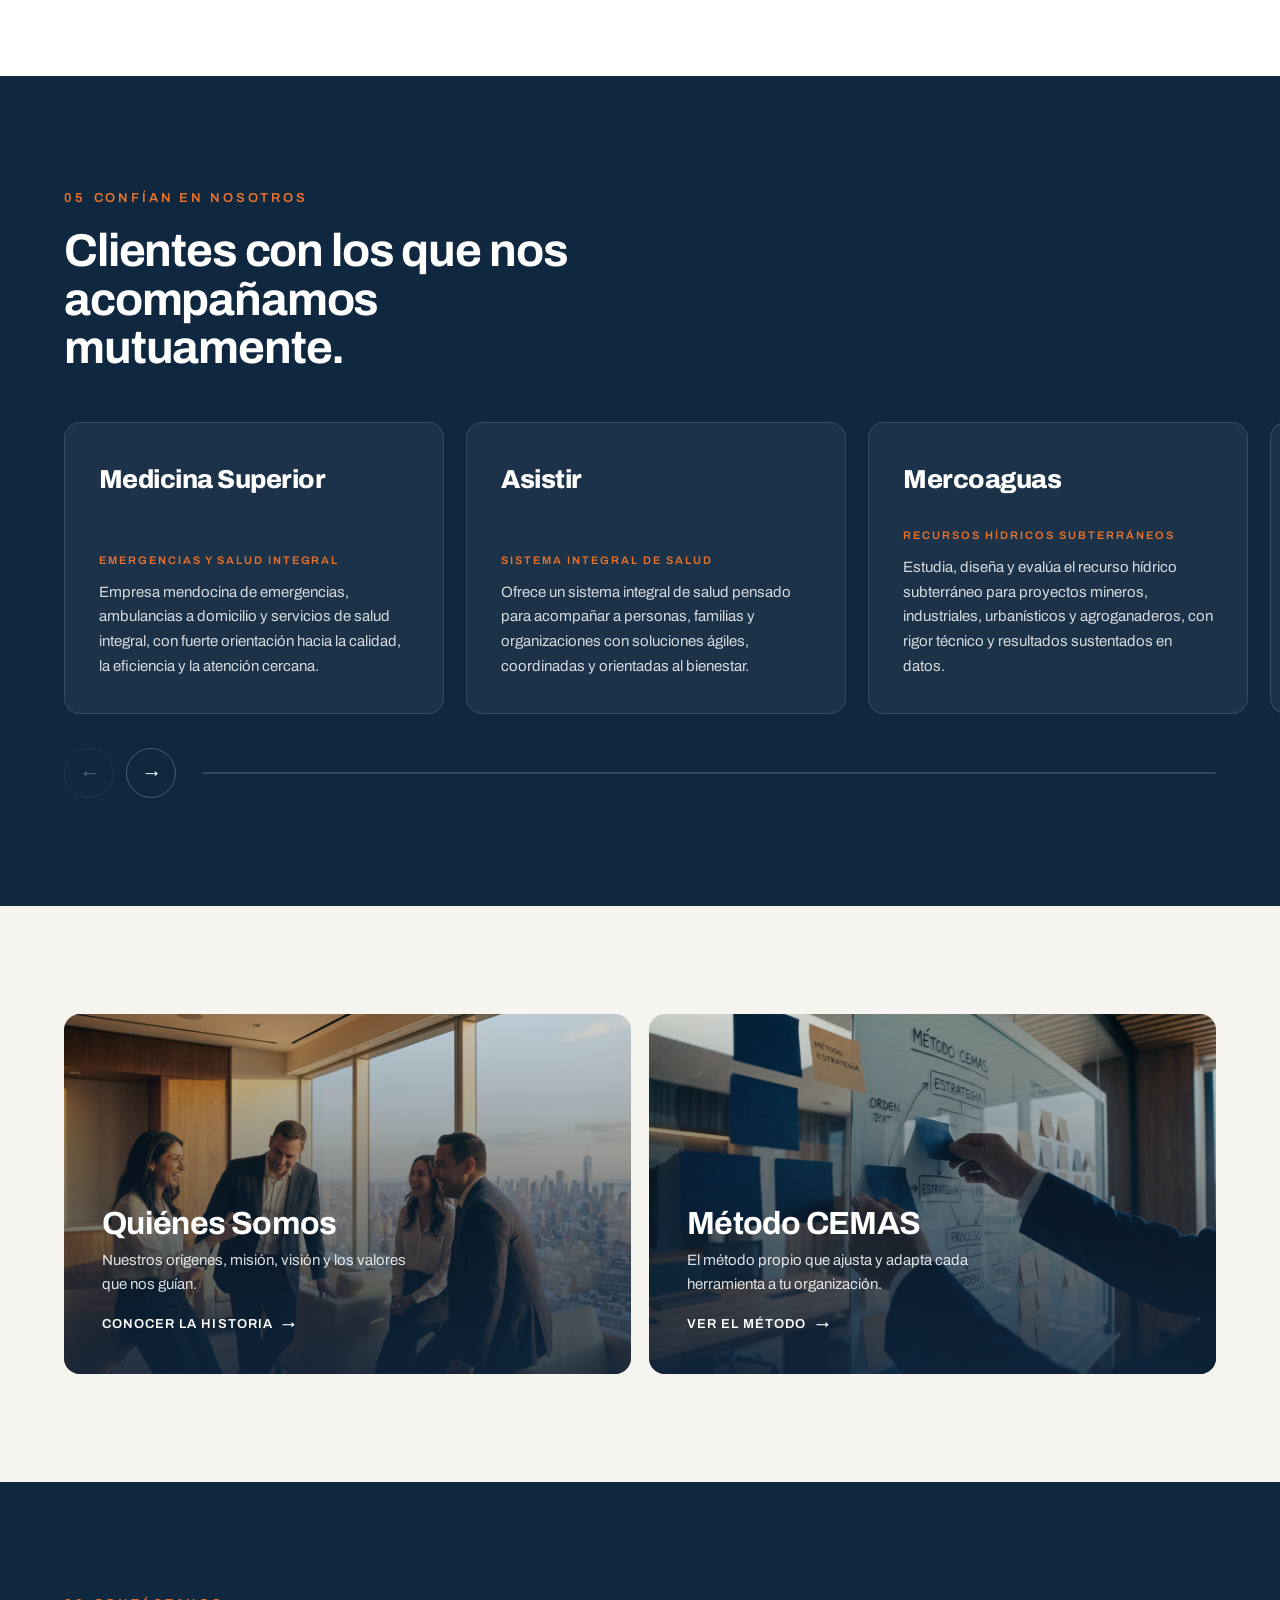
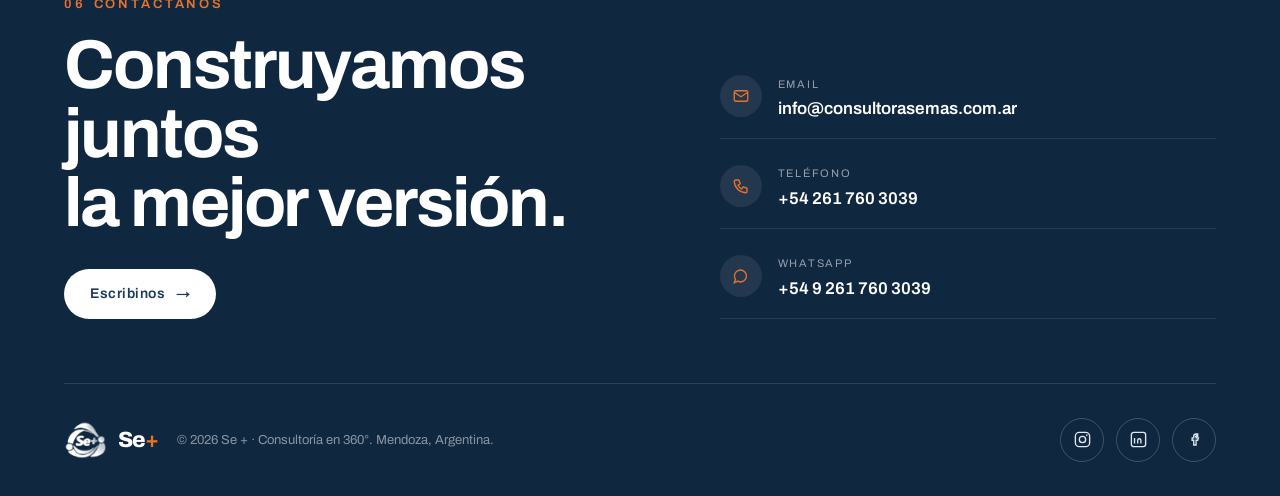
==== commit fedaaf60: "Update consulting reasons heading" ====
--- a/index.html
+++ b/index.html
@@ -218,7 +218,7 @@
   </div>
   <div class="wrap">
     <span class="eyebrow" data-reveal><span class="num">01</span>Fundamentos</span>
-    <h2 class="h-xl" data-reveal data-d="1">Razones para recurrir a una consultoría comercial</h2>
+    <h2 class="h-xl" data-reveal data-d="1">Razones para abordar un proceso de consultoría integral con vocación comercial</h2>
     <div class="fund__grid">
       <div class="reason" data-reveal data-d="1"><span class="reason__n">01</span><span class="reason__t">Para potenciar los resultados comerciales de forma real.</span></div>
       <div class="reason" data-reveal data-d="1"><span class="reason__n">02</span><span class="reason__t">Para lograr eficiencia sobre el costo aplicado a la gestión comercial.</span></div>
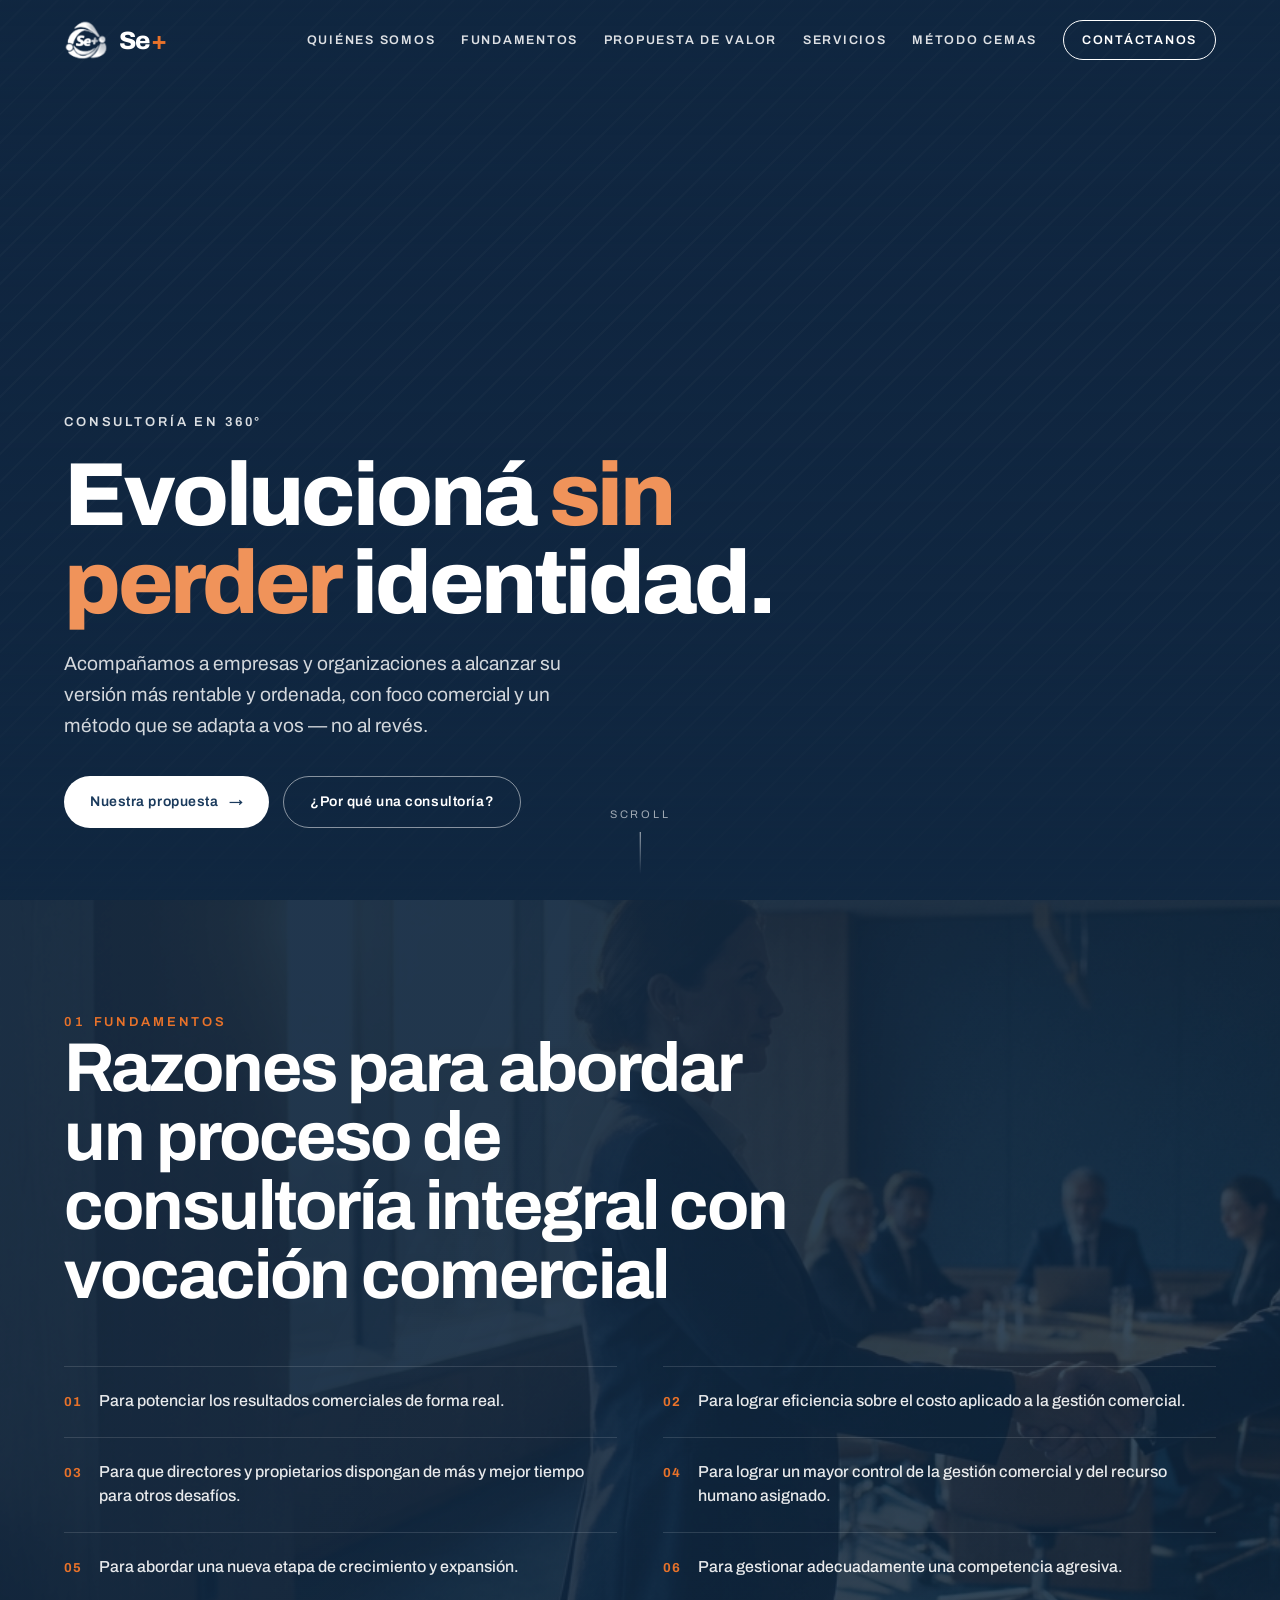
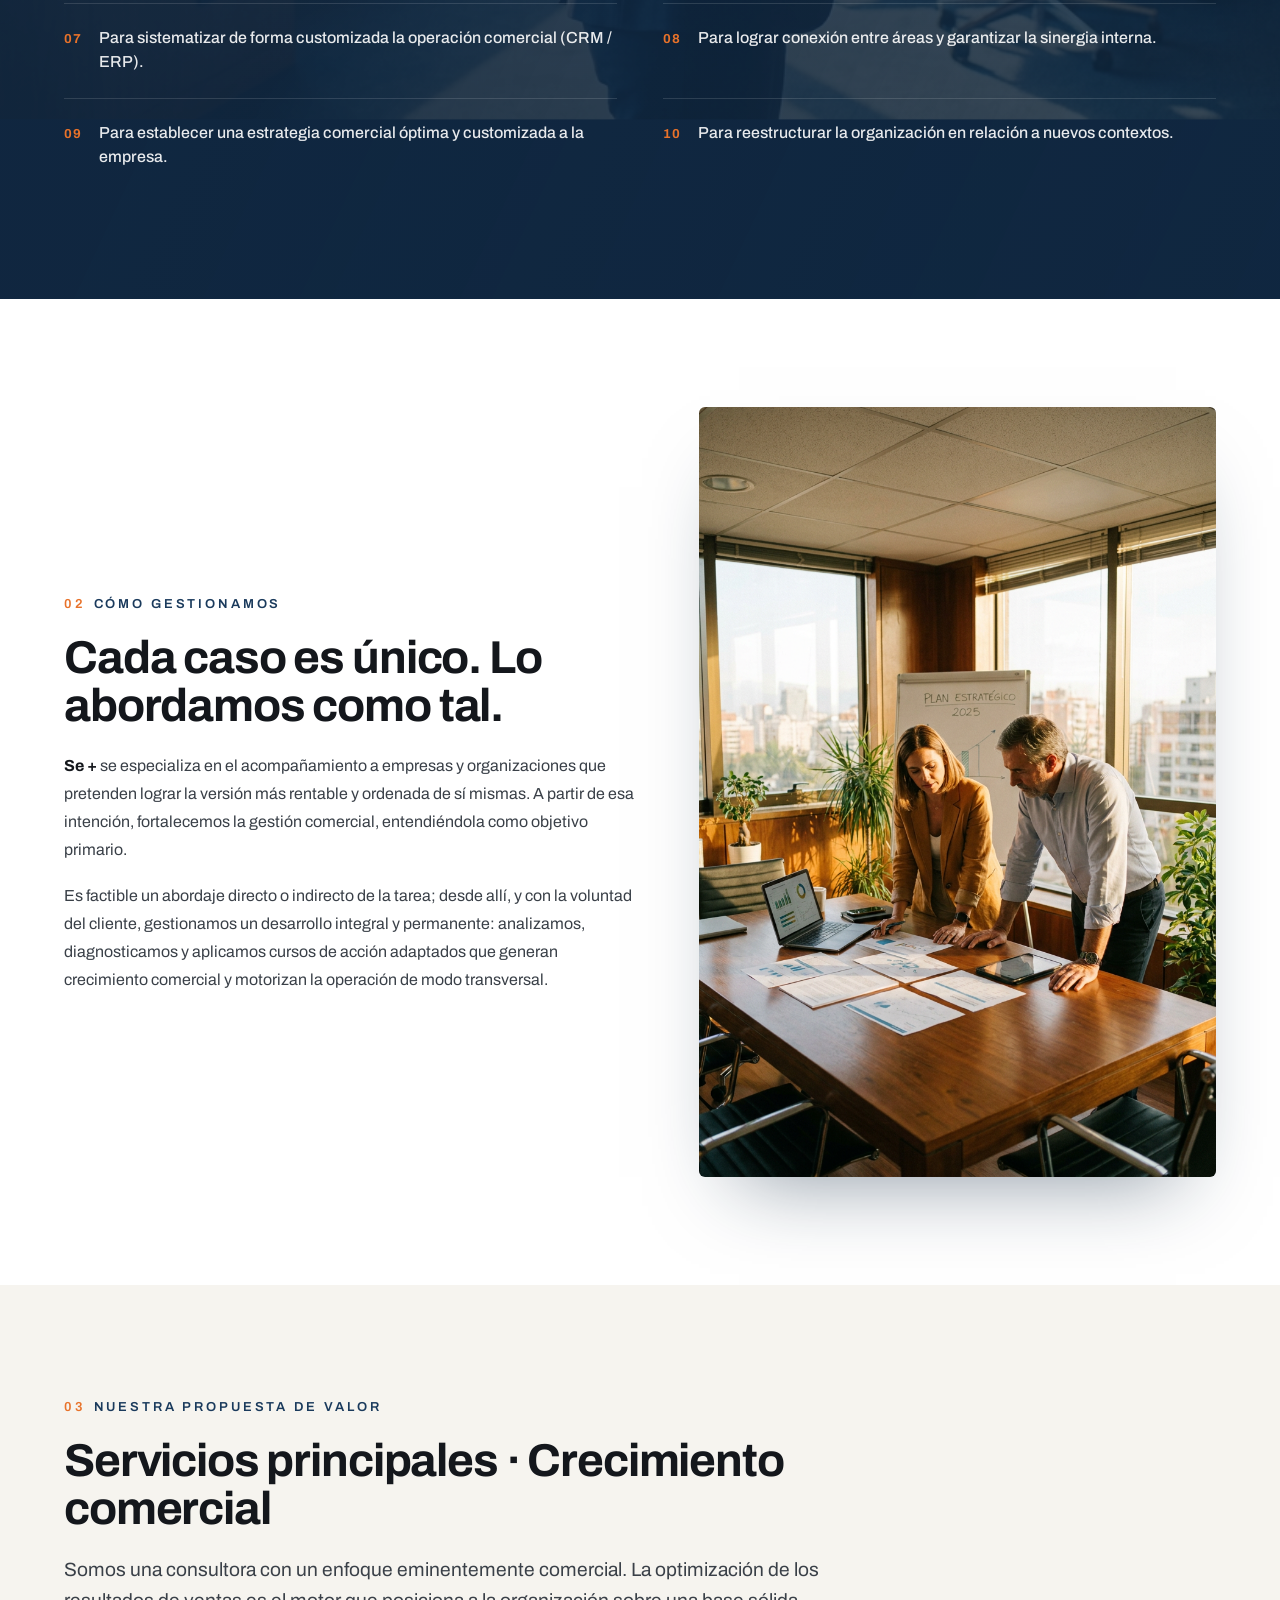
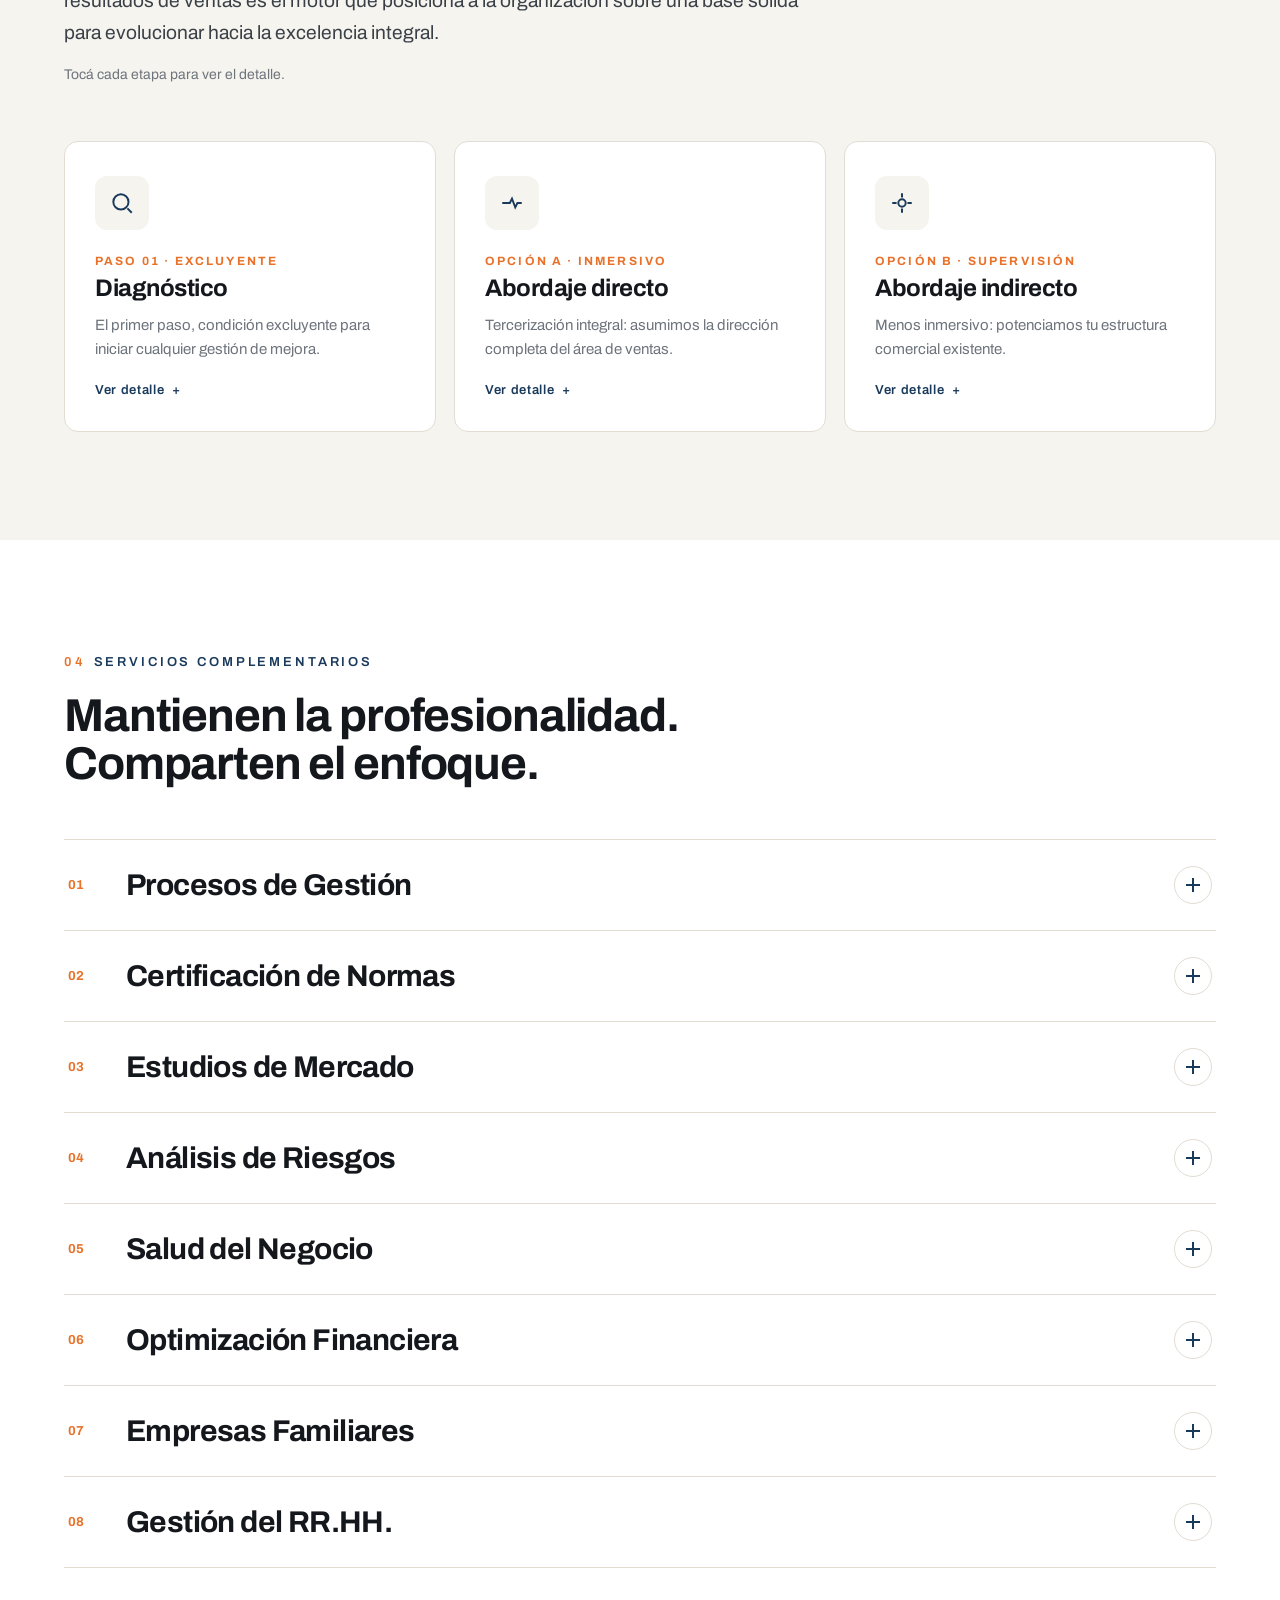
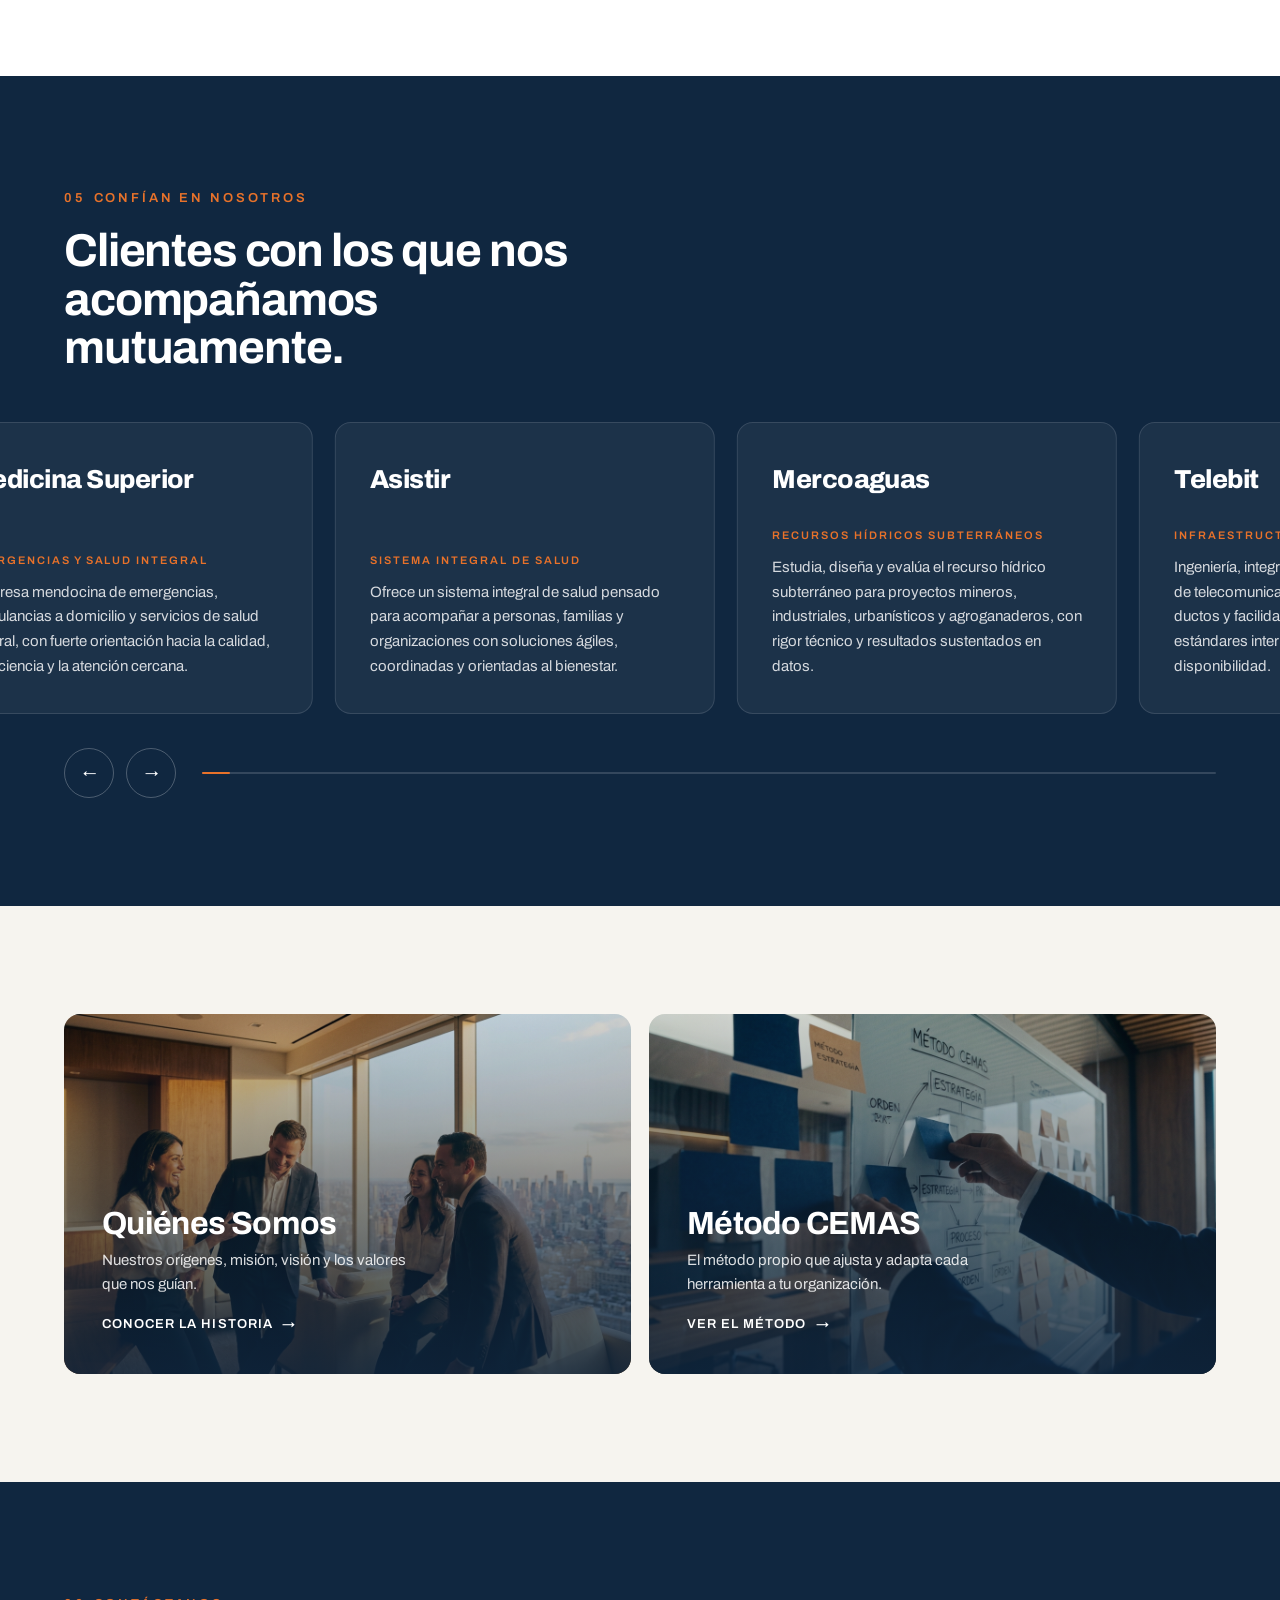
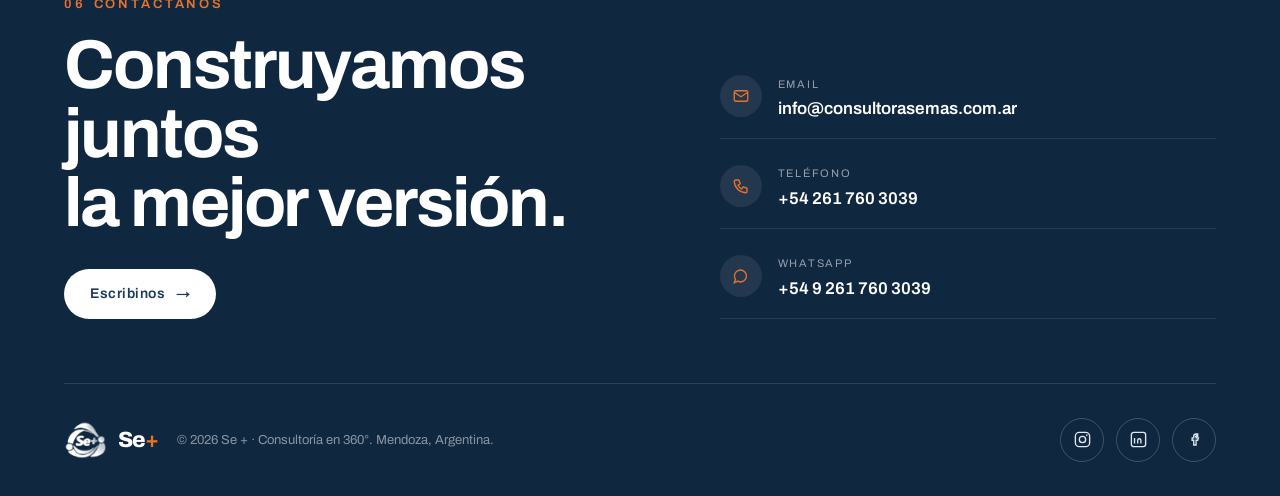
==== commit 6e086b55: "Make clients carousel continuous" ====
--- a/index.html
+++ b/index.html
@@ -459,6 +459,6 @@
   </div>
 </footer>
 
-<script src="assets/main.js"></script>
+<script src="assets/main.js?v=20260604-constant"></script>
 </body>
 </html>
